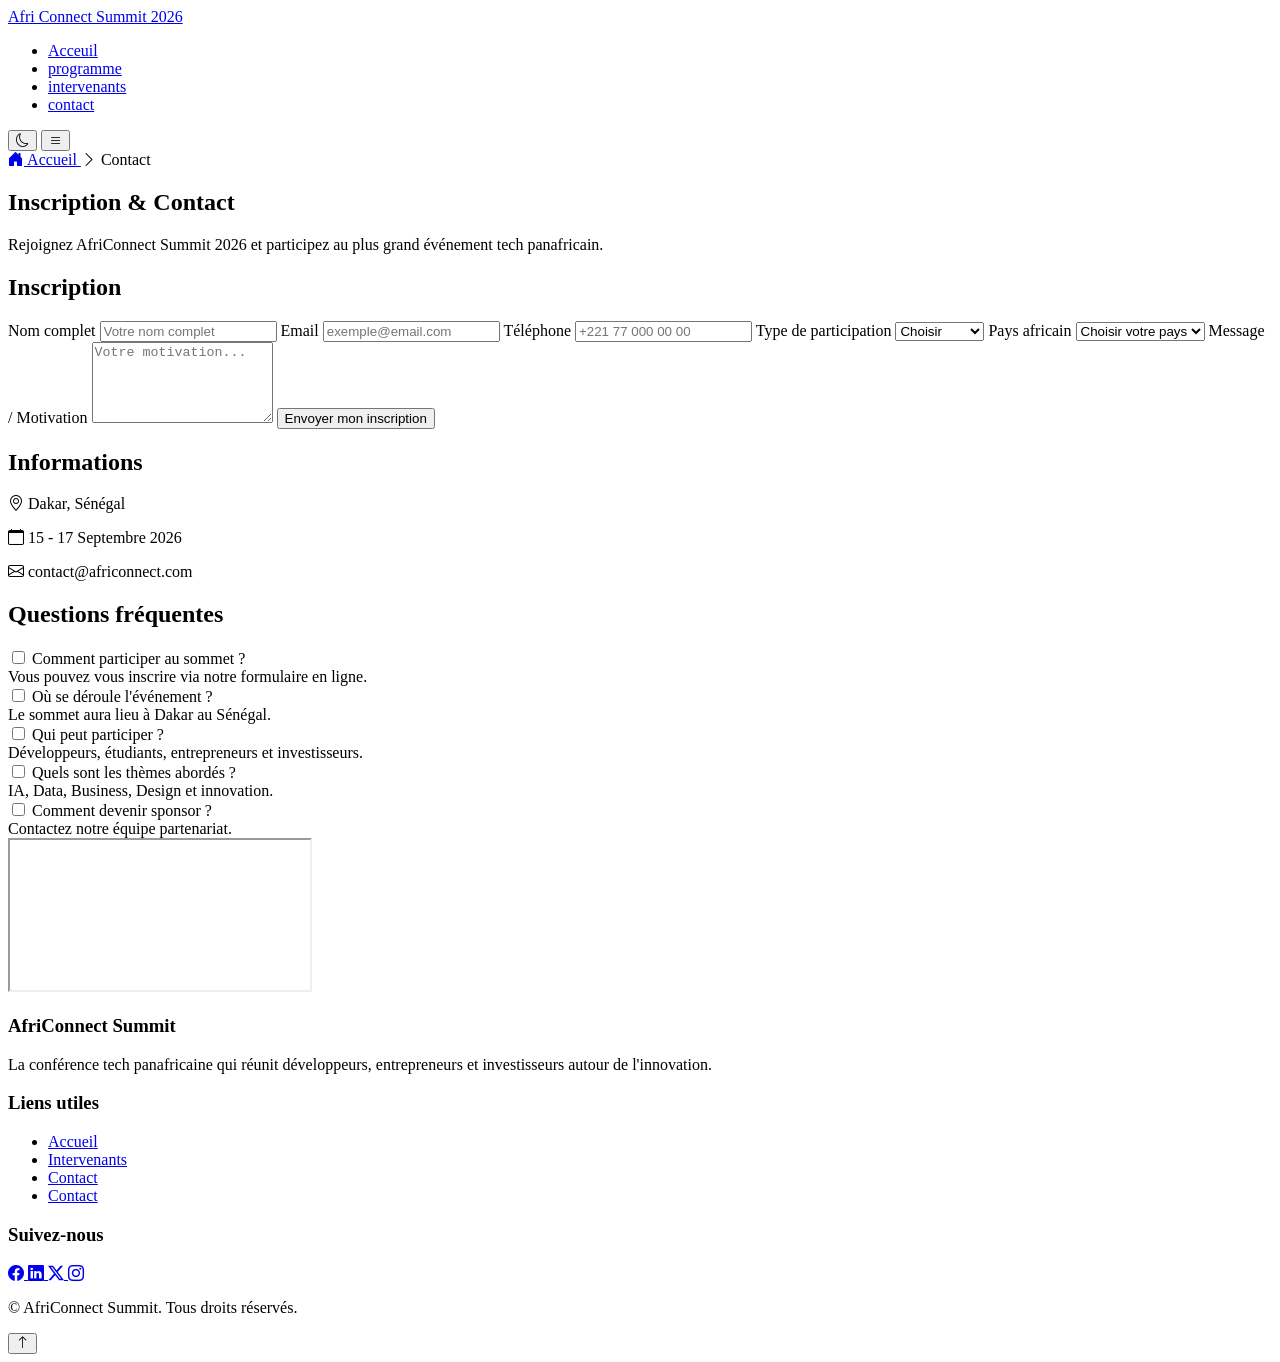
==== contact.html @ d3c337fe "structure complète des 4 pages avec sections et contenu texte" ====
<!DOCTYPE html>
<html lang="en">
<head>
    <meta charset="UTF-8">
    <meta name="viewport" content="width=device-width, initial-scale=1.0">
    <title>Contact</title>
      <!-- feuille de style -->
    <link rel="stylesheet" href="css/style.css">
    <!-- bootstrap icones -->
     <link rel="stylesheet" href="https://cdn.jsdelivr.net/npm/bootstrap-icons@1.11.3/font/bootstrap-icons.min.css">

</head>
<body>
 <header>
  <nav>
   <!-- logo -->
    <div>
      <a href="index.html"  >
        Afri Connect Summit 2026

      </a>
    </div>
     <!-- liens de navigationv -->
    <div>
      <ul>
        <li><a href="index.html">Acceuil</a></li>
        <li><a href="programme.html">programme</a></li>
        <li><a href="intervenants.html">intervenants</a></li>
        <li><a href="contact.html">contact</a></li>

      </ul>
    </div> 
      <!-- Dark / Light Mode -->
    <button id="theme-toggle">
            <i class="bi bi-moon"></i>
    </button>
       <!-- Menu mobile -->
    <button class="hamburger" id="menu-toggle">
         <i class="bi bi-list"></i>
    </button>


    
  </nav>
 </header>   
<main>
    
<section class="hero-contact">

    <div class="hero-content">

        <nav class="breadcrumb">

            <a href="index.html">
                <i class="bi bi-house-door-fill"></i>
                Accueil
            </a>

            <span>
                <i class="bi bi-chevron-right"></i>
            </span>

            <span class="active">
                Contact
            </span>

        </nav>


        <h1>
            Inscription & Contact
        </h1>


        <p>
            Rejoignez AfriConnect Summit 2026 et participez
            au plus grand événement tech panafricain.
        </p>


    </div>

</section>
<section class="contact-section">


<div class="contact-container">


<!-- FORMULAIRE -->

<div class="form-box">


<h2>
Inscription
</h2>


<form id="contact-form">


<label>
Nom complet
</label>

<input 
type="text"
name="nom"
placeholder="Votre nom complet">



<label>
Email
</label>

<input 
type="email"
name="email"
placeholder="exemple@email.com">



<label>
Téléphone
</label>

<input 
type="tel"
name="telephone"
placeholder="+221 77 000 00 00">



<label>
Type de participation
</label>


<select>

<option>
Choisir
</option>

<option>
Participant
</option>

<option>
Intervenant
</option>

<option>
Sponsor
</option>

</select>




<label>
Pays africain
</label>


<select>

<option>
Choisir votre pays
</option>

<option>
Sénégal</option>

<option>
Maroc</option>

<option>
Côte d'Ivoire</option>

<option>
Mali</option>

<option>
Ghana</option>

<option>
Nigeria</option>

<option>
Tunisie</option>

<option>
Cameroun</option>

<option>
Rwanda</option>

<option>
Kenya</option>


</select>





<label>
Message / Motivation
</label>


<textarea
rows="5"
placeholder="Votre motivation...">
</textarea>




<button type="submit">
Envoyer mon inscription
</button>



</form>


</div>





<!-- INFORMATIONS -->


<div class="contact-info">


<h2>
Informations
</h2>


<p>
<i class="bi bi-geo-alt"></i>
Dakar, Sénégal
</p>


<p>
<i class="bi bi-calendar"></i>
15 - 17 Septembre 2026
</p>


<p>
<i class="bi bi-envelope"></i>
contact@africonnect.com
</p>


</div>



</div>


</section>
<section class="faq">


<h2>
Questions fréquentes
</h2>


<div class="faq-item">


<input type="checkbox" id="faq1">


<label for="faq1">
Comment participer au sommet ?
</label>


<div class="answer">

Vous pouvez vous inscrire via notre formulaire en ligne.

</div>


</div>





<div class="faq-item">


<input type="checkbox" id="faq2">


<label for="faq2">
Où se déroule l'événement ?
</label>


<div class="answer">

Le sommet aura lieu à Dakar au Sénégal.

</div>


</div>





<div class="faq-item">


<input type="checkbox" id="faq3">


<label for="faq3">
Qui peut participer ?
</label>


<div class="answer">

Développeurs, étudiants, entrepreneurs et investisseurs.

</div>


</div>





<div class="faq-item">


<input type="checkbox" id="faq4">


<label for="faq4">
Quels sont les thèmes abordés ?
</label>


<div class="answer">

IA, Data, Business, Design et innovation.

</div>


</div>





<div class="faq-item">


<input type="checkbox" id="faq5">


<label for="faq5">
Comment devenir sponsor ?
</label>


<div class="answer">

Contactez notre équipe partenariat.

</div>


</div>


</section>
<iframe
src="https://www.google.com/maps?q=Dakar%20Senegal&output=embed">
</iframe>



























































<footer class="footer">

    <div class="footer-container">

        <!-- Colonne 1 -->
        <div class="footer-column">
            <h3>AfriConnect Summit</h3>
            <p>
                La conférence tech panafricaine qui réunit développeurs,
                entrepreneurs et investisseurs autour de l'innovation.
            </p>
        </div>


        <!-- Colonne 2 -->
        <div class="footer-column">
            <h3>Liens utiles</h3>

            <ul>
                <li><a href="index.html">Accueil</a></li>
                <li><a href="intervenants.html">Intervenants</a></li>
                <li><a href="programme.html">Contact</a></li>
                <li><a href="contact.html">Contact</a></li>
            </ul>

        </div>


        <!-- Colonne 3 -->
        <div class="footer-column">
            <h3>Suivez-nous</h3>

            <div class="social-icons">

              <a href="https://www.facebook.com/" target="_blank">
               <i class="bi bi-facebook"></i>
              </a>

              <a href="https://www.linkedin.com/" target="_blank">
                <i class="bi bi-linkedin"></i>
             </a>

            <a href="https://x.com/" target="_blank">
               <i class="bi bi-twitter-x"></i>
            </a>

             <a href="https://www.instagram.com/" target="_blank">
               <i class="bi bi-instagram"></i>
                 </a>

          </div>

        </div>

    </div>


    <div class="copyright">
        <p>
            © <span id="year"></span> AfriConnect Summit. Tous droits réservés.
        </p>
    </div>


    <!-- Bouton retour en haut -->
    <button id="backToTop">
        <i class="bi bi-arrow-up"></i>
    </button>


</footer>
</main>      
     <!--  script JavaScript -->
 <script src="js/main.js"></script>

</body>
</html>
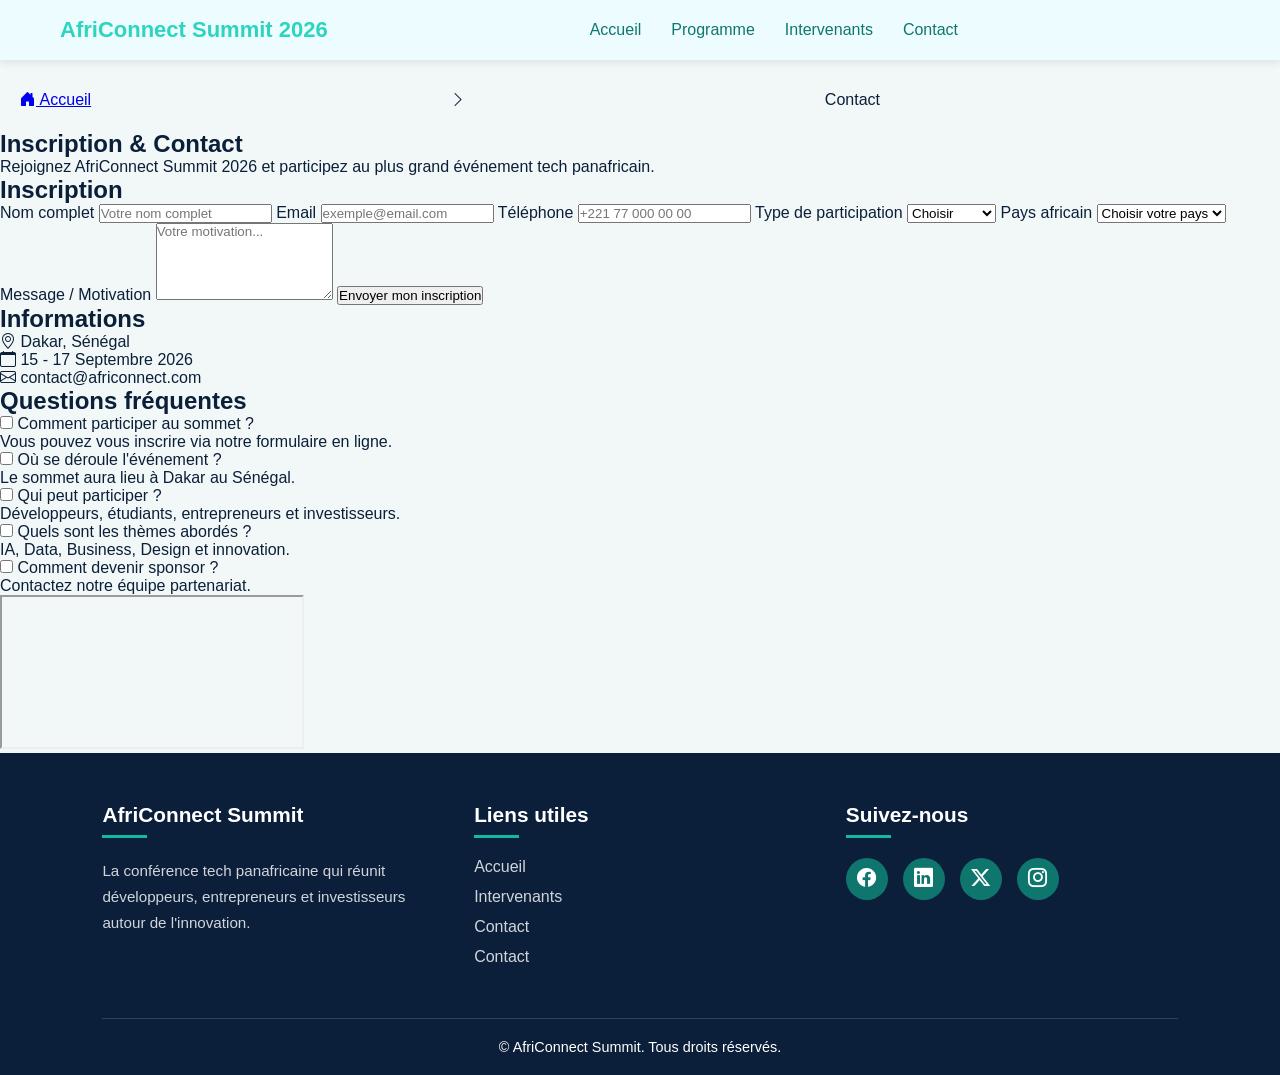
==== commit d1bd3fea: "css complet du page d accueil (index.html)" ====
--- a/contact.html
+++ b/contact.html
@@ -11,38 +11,43 @@
 
 </head>
 <body>
- <header>
-  <nav>
-   <!-- logo -->
-    <div>
-      <a href="index.html"  >
-        Afri Connect Summit 2026
-
-      </a>
+ <header id="header">
+
+<nav class="navbar" >
+
+   <div class="logo">
+    AfriConnect Summit 2026
     </div>
-     <!-- liens de navigationv -->
-    <div>
-      <ul>
-        <li><a href="index.html">Acceuil</a></li>
-        <li><a href="programme.html">programme</a></li>
-        <li><a href="intervenants.html">intervenants</a></li>
-        <li><a href="contact.html">contact</a></li>
-
-      </ul>
-    </div> 
-      <!-- Dark / Light Mode -->
-    <button id="theme-toggle">
-            <i class="bi bi-moon"></i>
-    </button>
-       <!-- Menu mobile -->
-    <button class="hamburger" id="menu-toggle">
-         <i class="bi bi-list"></i>
-    </button>
-
-
-    
-  </nav>
- </header>   
+
+
+   <ul class="nav-links" id="navLinks">
+
+   <li><a href="index.html">Accueil</a></li>
+  <li><a href="programme.html">Programme</a></li>
+  <li><a href="intervenants.html">Intervenants</a></li>
+   <li><a href="contact.html">Contact</a></li>
+
+  </ul>
+
+
+  <div class="actions">
+
+     <!-- <button id="theme">
+    <i class="bi bi-moon"></i>
+   </button>
+
+
+   <span class="menu" id="menu">
+  <i class="bi bi-list"></i>
+   </span> -->
+
+
+  </div>
+
+
+</nav>
+
+</header>
 <main>
     
 <section class="hero-contact">
@@ -403,50 +408,6 @@
 <iframe
 src="https://www.google.com/maps?q=Dakar%20Senegal&output=embed">
 </iframe>
-
-
-
-
-
-
-
-
-
-
-
-
-
-
-
-
-
-
-
-
-
-
-
-
-
-
-
-
-
-
-
-
-
-
-
-
-
-
-
-
-
-
-
-
 
 
 
@@ -527,9 +488,9 @@
 
 
     <!-- Bouton retour en haut -->
-    <button id="backToTop">
+    <!-- <button id="backToTop">
         <i class="bi bi-arrow-up"></i>
-    </button>
+    </button> -->
 
 
 </footer>
--- a/css/style.css
+++ b/css/style.css
@@ -0,0 +1,788 @@
+:root{
+    --bg:#f2f8f7;              /* fond clair légèrement menthe */
+    --card:#ffffff;            /* cartes blanches */
+    --primary:#0f766e;         /* vert menthe foncé */
+    --secondary:#2dd4bf;       /* vert menthe lumineux */
+    --accent:#14b8a6;          /* accent turquoise */
+    --dark-blue:#0b1f3a;       /* bleu nuit */
+    --text:#0b1f3a;            /* texte bleu nuit */
+    --muted:#64748b;           /* texte secondaire */
+    --shadow:0 15px 40px rgba(11,31,58,.15);
+}
+
+
+[data-theme="dark"]{
+    --bg:#061826;              /* bleu nuit profond */
+    --card:#0b2638;            /* cartes bleu nuit */
+    --primary:#2dd4bf;         /* vert menthe */
+    --secondary:#5eead4;       /* menthe clair */
+    --accent:#34d399;          /* vert doux */
+    --dark-blue:#020617;
+    --text:#f8fafc;            /* blanc cassé */
+    --muted:#94a3b8;
+    --shadow:0 15px 40px rgba(0,0,0,.45);
+}
+
+*{
+    margin: 0;
+    padding: 0;
+    box-sizing: border-box;
+}
+
+
+*{
+    margin:0;
+    padding:0;
+    box-sizing:border-box;
+    font-family:"Poppins",sans-serif;
+}
+header{
+    position: fixed;
+    top: 0;
+    left: 0;
+    width: 100%;
+    background: #edfdff;
+    z-index: 1000;
+    box-shadow: 0 2px 10px rgba(0,0,0,.1);
+}
+
+
+html{
+    scroll-behavior:smooth;
+}
+
+
+body{
+    background:var(--bg);
+    color:var(--text);
+    transition:.4s;
+}
+
+
+/* NAVBAR */
+
+header{
+    position:fixed;
+    top:0;
+    width:100%;
+    z-index:1000;
+    transition:.4s;
+}
+
+
+header.scrolled{
+    background:var(--card);
+    box-shadow:var(--shadow);
+}
+
+
+nav{
+    max-width:1200px;
+    margin:auto;
+    padding:20px;
+    display:flex;
+    justify-content:space-between;
+    align-items:center;
+    height: 60px;
+}
+
+
+.logo{
+    font-size:22px;
+    font-weight:800;
+    color:var(--secondary);
+}
+
+
+.nav-links{
+    display:flex;
+    gap:30px;
+    list-style:none;
+}
+
+
+.nav-links a{
+    text-decoration:none;
+    color:var(--primary);
+    font-weight:500;
+    
+}
+
+
+.actions button{
+    border:none;
+    background:var(--primary);
+    color:white;
+    padding:10px 15px;
+    border-radius:50%;
+    cursor:pointer;
+}
+
+
+.menu{
+    display:none;
+    font-size:25px;
+}
+
+
+
+/* HERO */
+
+.hero{
+
+    min-height:100vh;
+
+    background:
+    linear-gradient(
+    rgba(7,17,31,.75),
+    rgba(7,17,31,.85)
+    ),
+
+    url("https://images.unsplash.com/photo-1540575467063-178a50c2df87")
+    center/cover;
+
+
+    display:flex;
+    justify-content:center;
+    align-items:center;
+    text-align:center;
+    color:white;
+    padding:20px;
+}
+
+.hero-content{
+    max-width: 900px;
+    animation: show 1.5s;
+    margin-top: 70px; /* Essaie entre 60px et 100px */
+}
+
+
+.hero h1{
+    font-size:clamp(30px,5vw,70px);
+    font-weight:800;
+    padding-top: 30px;
+
+    
+}
+
+
+.hero span{
+    color:var(--secondary);
+}
+
+
+.hero p{
+    margin:20px 0;
+    font-size:18px;
+}
+
+
+.btns{
+    display:flex;
+    justify-content:center;
+    gap:20px;
+}
+
+
+.btn{
+    padding:15px 30px;
+    border-radius:30px;
+    text-decoration:none;
+    font-weight:600;
+}
+
+
+.primary{
+    background:var(--secondary);
+    color:#111;
+}
+
+
+.outline{
+    border:2px solid white;
+    color:white;
+}
+
+/* SECTION */
+.stats{
+    padding: 80px 20px;
+    background: var(--bg);
+}
+
+.section-title{
+    text-align: center;
+    margin-bottom: 50px;
+}
+
+.section-title h2{
+    font-size: 40px;
+    color: var(--primary);
+    margin-bottom: 10px;
+}
+
+.section-title p{
+    font-size: 18px;
+    color: var(--muted);
+    font-weight: 300;
+}
+
+/* GRID */
+.stats-grid{
+    display: grid;
+    grid-template-columns: repeat(auto-fit, minmax(220px,1fr));
+    gap: 25px;
+    max-width: 1200px;
+    margin: auto;
+}
+
+/* CARTES */
+.stat-card{
+    background: var(--card);
+    padding: 20px 18px ;
+    border-radius: 20px;
+    text-align: center;
+    box-shadow: 0 10px 25px rgba(0,0,0,.08);
+    transition: .4s;
+    border: 2px solid transparent;
+}
+
+.stat-card:hover {
+    border-color: var(--accent);
+    transform: translateY(-8px); /* Fait monter la carte de 8 pixels */
+    box-shadow: 0 15px 30px rgba(0, 0, 0, 0.15); /* Rend l'ombre plus profonde et douce */
+}
+
+
+
+/* ICÔNES */
+.stat-card i{
+    font-size: 45px;
+    color: var(--secondary);
+    margin-bottom: 20px;
+}
+
+/* NOMBRE */
+.stat-card h3{
+    font-size: 45px;
+    color: var(--primary);
+    margin-bottom: 10px;
+    font-weight: 800;
+}
+
+/* TEXTE */
+.stat-card p{
+    font-size: 18px;
+    color: var(--muted);
+    font-weight: 400;
+}
+
+/* SECTION */
+.pourquoi{
+    padding: 80px 20px;
+    background: var(--bg);
+}
+
+/* CONTENEUR FLEXBOX */
+.pourquoi-container{
+    display: flex;
+    justify-content: center;
+    gap: 30px;
+    flex-wrap: wrap;
+    max-width: 1200px;
+    margin: 50px auto 0;
+}
+
+/* CARTES */
+.pourquoi-card{
+    flex: 1;
+    min-width: 280px;
+    max-width: 350px;
+    background: var(--card);
+    padding: 30px;
+    border-radius: 20px;
+    text-align: center;
+    box-shadow: 0 8px 20px rgba(0,0,0,.1);
+
+    transition: transform 0.3s ease, box-shadow 0.3s ease;
+    cursor: pointer; /* Indique que c'est interactif */
+}
+.pourquoi-card:hover,
+.pourquoi-card:active {
+    transform: scale(1.1); /* Agrandi la carte de 10% (comme sur ton exemple) */
+    box-shadow: 0 20px 40px rgba(2, 51, 60, 0.2); /* Ajoute une ombre profonde pour l'effet de relief */
+    z-index: 10; /* Assure que la carte zoomée passe au-dessus des autres */
+}
+
+/* ICÔNES */
+.pourquoi-card i{
+    font-size: 70px;
+    color: var(--secondary);
+    margin-bottom: 20px;
+}
+.sponsors {
+    padding: 60px 8%;
+    background: var(--bg);
+}
+
+.sponsors-container {
+    display: flex;
+    justify-content: center;
+    align-items: center;
+    gap: 30px;
+}
+
+/* Style général */
+.sponsor-card {
+    background: var(--card);
+    border-radius: 15px;
+    text-align: center;
+    padding: 30px;
+    box-shadow: 0 8px 20px rgba(0,0,0,0.1);
+    transition: 0.3s;
+}
+
+.sponsor-card i {
+    font-size: 40px;
+    margin-bottom: 15px;
+}
+
+.sponsor-card h3 {
+    margin-bottom: 10px;
+}
+
+.sponsor-card h4 {
+    font-size: 22px;
+}
+
+
+/* Différence de taille entre les niveaux */
+
+.gold {
+    width: 300px;
+    height: 250px;
+    border-top: 6px solid #63c3d8;
+}
+
+.silver {
+    width: 250px;
+    height: 210px;
+    border-top: 6px solid #388490;
+}
+
+.bronze {
+    width: 220px;
+    height: 180px;
+    border-top: 6px solid #06463f;
+}
+
+/* ================= FOOTER ================= */
+
+.footer {
+    background: var(--text);
+    color: white;
+    padding: 50px 8% 20px;
+}
+
+
+/* Conteneur des colonnes */
+
+.footer-container {
+    display: flex;
+    justify-content: space-between;
+    gap: 40px;
+    flex-wrap: wrap;
+}
+
+
+/* Colonnes */
+
+.footer-column {
+    flex: 1;
+    min-width: 250px;
+}
+
+
+.footer-column h3 {
+    color: var(--primary-light);
+    font-size: 1.3rem;
+    margin-bottom: 20px;
+    position: relative;
+}
+
+
+/* Petite ligne sous les titres */
+
+.footer-column h3::after {
+    content: "";
+    width: 45px;
+    height: 3px;
+    background: var(--accent);
+    display: block;
+    margin-top: 8px;
+}
+
+
+/* Texte */
+
+.footer-column p {
+    color: #d1d5db;
+    line-height: 1.7;
+    font-size: 0.95rem;
+}
+
+
+/* Liens */
+
+.footer-column ul {
+    list-style: none;
+    padding: 0;
+}
+
+
+.footer-column ul li {
+    margin-bottom: 12px;
+}
+
+
+.footer-column ul li a {
+    color: #d1d5db;
+    text-decoration: none;
+    transition: 0.3s ease;
+}
+
+
+.footer-column ul li a:hover {
+    color: var(--accent);
+    padding-left: 8px;
+}
+
+
+/* Réseaux sociaux */
+
+.social-icons {
+    display: flex;
+    gap: 15px;
+}
+
+
+.social-icons a {
+    width: 42px;
+    height: 42px;
+    display: flex;
+    justify-content: center;
+    align-items: center;
+
+    background: var(--primary);
+    color: white;
+
+    border-radius: 50%;
+    font-size: 1.2rem;
+
+    transition: 0.3s ease;
+}
+
+
+.social-icons a:hover {
+    background: var(--accent);
+    transform: translateY(-5px);
+}
+
+
+/* Copyright */
+
+.copyright {
+    border-top: 1px solid rgba(255,255,255,0.15);
+    margin-top: 40px;
+    padding-top: 20px;
+    text-align: center;
+}
+
+
+.copyright p {
+    color: var(--text-muted);
+    font-size: 0.9rem;
+}
+
+
+
+/* ================= RESPONSIVE ================= */
+
+/* @media (max-width:768px){
+
+    .footer-container {
+        flex-direction: column;
+        text-align: center;
+    }
+
+
+    .footer-column h3::after {
+        margin: 8px auto 0;
+    }
+
+
+    .social-icons {
+        justify-content: center;
+    }
+
+} */
+
+/* css sponsor */
+
+/* Section Sponsors */
+.sponsors {
+    background: #ffffff;
+    padding: 70px 8%;
+    text-align: center;
+}
+
+.sponsors h2 {
+    font-size: 36px;
+    color: #0b1f3a;
+    margin-bottom: 15px;
+}
+
+.sponsors h3 {
+    font-size: 20px;
+    font-weight: 400;
+    color: #64748b;
+    margin-bottom: 45px;
+}
+
+/* Grille des sponsors */
+.sponsor-grid {
+    display: grid;
+    grid-template-columns: repeat(3, 1fr);
+    gap: 50px 80px;
+    align-items: center;
+    justify-items: center;
+}
+
+/* Conteneur logo */
+.sponsor-item {
+    width: 180px;
+    height: 100px;
+    display: flex;
+    align-items: center;
+    justify-content: center;
+}
+
+/* Logos en couleur */
+.sponsor-item img {
+    max-width: 150px;
+    max-height: 80px;
+    object-fit: contain;
+    transition: 0.3s ease;
+}
+
+/* Animation au survol */
+.sponsor-item img:hover {
+    transform: scale(1.08);
+}
+
+/* Sponsor principal */
+.sponsor-item.gold img {
+    max-width: 170px;
+}
+
+
+/* Tablette */
+/* @media (max-width: 768px) {
+    .sponsor-grid {
+        grid-template-columns: repeat(2, 1fr);
+        gap: 40px;
+    }
+} */
+
+
+/* Mobile */
+/* @media (max-width: 480px) {
+    .sponsor-grid {
+        grid-template-columns: 1fr;
+    }
+} */
+
+
+
+/* Section intervenants */
+.intervenant {
+    background: var(--bg);
+    padding: 80px 8%;
+}
+
+.section-title {
+    text-align: center;
+    margin-bottom: 50px;
+}
+
+.section-title h2 {
+    color: var(--text);
+    font-size: 38px;
+}
+
+.section-title p {
+    color: var(--muted);
+}
+
+
+/* Bento Grid */
+.speakers-grid {
+    display: grid;
+    grid-template-columns: 1.3fr 1fr 1fr;
+    grid-template-rows: 220px 220px;
+    gap: 25px;
+    grid-template-areas:
+        "main small1 small2"
+        "main horizontal horizontal";
+}
+
+
+/* Cartes */
+.intervenant-card {
+    background: var(--card);
+    border-radius: 25px;
+    overflow: hidden;
+    box-shadow: var(--shadow);
+    transition: 0.4s ease;
+}
+
+
+/* Placement des cartes */
+.intervenant-card:nth-child(1) {
+    grid-area: main;
+}
+
+.intervenant-card:nth-child(2) {
+    grid-area: small1;
+}
+
+.intervenant-card:nth-child(3) {
+    grid-area: small2;
+}
+
+/* .intervenant-card:nth-child(4) {
+    grid-area: horizontal;
+    display: flex;
+} */
+
+.intervenant-card:nth-child(4) {
+    grid-area: horizontal;
+    position: relative; /* Permet de caler le texte par rapport à la carte */
+}
+
+/* On s'occupe UNIQUEMENT des textes de cette carte */
+.intervenant-card:nth-child(4) h3,
+.intervenant-card:nth-child(4) p,
+.intervenant-card:nth-child(4) span {
+    position: absolute;
+    left: 38%; /* Place le texte juste après ton image */
+    margin: 0 !important;
+    display: block;
+}
+
+/* On les aligne les uns sous les autres verticalement */
+.intervenant-card:nth-child(4) h3 {
+    top: 40px;  /* Ajuste pour monter/descendre le Nom */
+}
+
+.intervenant-card:nth-child(4) p {
+    top: 90px;  /* Ajuste pour le Rôle */
+}
+
+.intervenant-card:nth-child(4) span {
+    top: 130px; /* Ajuste pour le Pays */
+}
+
+/* Grande carte */
+.intervenant-card:nth-child(1) img {
+    width: 100%;
+    height: 65%;
+    object-fit: cover;
+}
+
+
+/* Petites cartes */
+.intervenant-card:nth-child(2) img,
+.intervenant-card:nth-child(3) img {
+    width: 100%;
+    height: 120px;
+    object-fit: cover;
+}
+
+
+/* Carte horizontale */
+.intervenant-card:nth-child(4) img {
+    width: 35%;
+    object-fit: cover;
+}
+
+
+/* Texte */
+.intervenant-card h3 {
+    color: var(--dark-blue);
+    margin: 15px 20px 5px;
+}
+
+.intervenant-card p {
+    color: var(--muted);
+    margin: 5px 20px;
+}
+
+.intervenant-card span {
+    color: var(--primary);
+    font-weight: bold;
+    margin-left: 20px;
+}
+
+
+/* Hover */
+.intervenant-card:hover {
+    transform: translateY(-8px);
+}
+
+.intervenant-card img {
+    transition: 0.4s ease;
+    object-position: top center !important; /* Force l'affichage du visage */
+}
+
+.intervenant-card:hover img {
+    transform: scale(1.05);
+}
+
+
+/* Bouton */
+.btn-container {
+    text-align: center;
+    margin-top: 50px;
+}
+
+.btn {
+    background: var(--primary);
+    color: white;
+    padding: 14px 35px;
+    border-radius: 30px;
+    text-decoration: none;
+    transition: 0.3s;
+}
+
+.btn:hover {
+    background: var(--accent);
+}
+
+
+/* Responsive */
+/*
+
+@media(max-width:600px){
+
+    .speakers-grid {
+        display: block;
+    }
+
+    .intervenant-card {
+        margin-bottom: 25px;
+    }
+
+    .intervenant-card:nth-child(4){
+        display:block;
+    }
+}
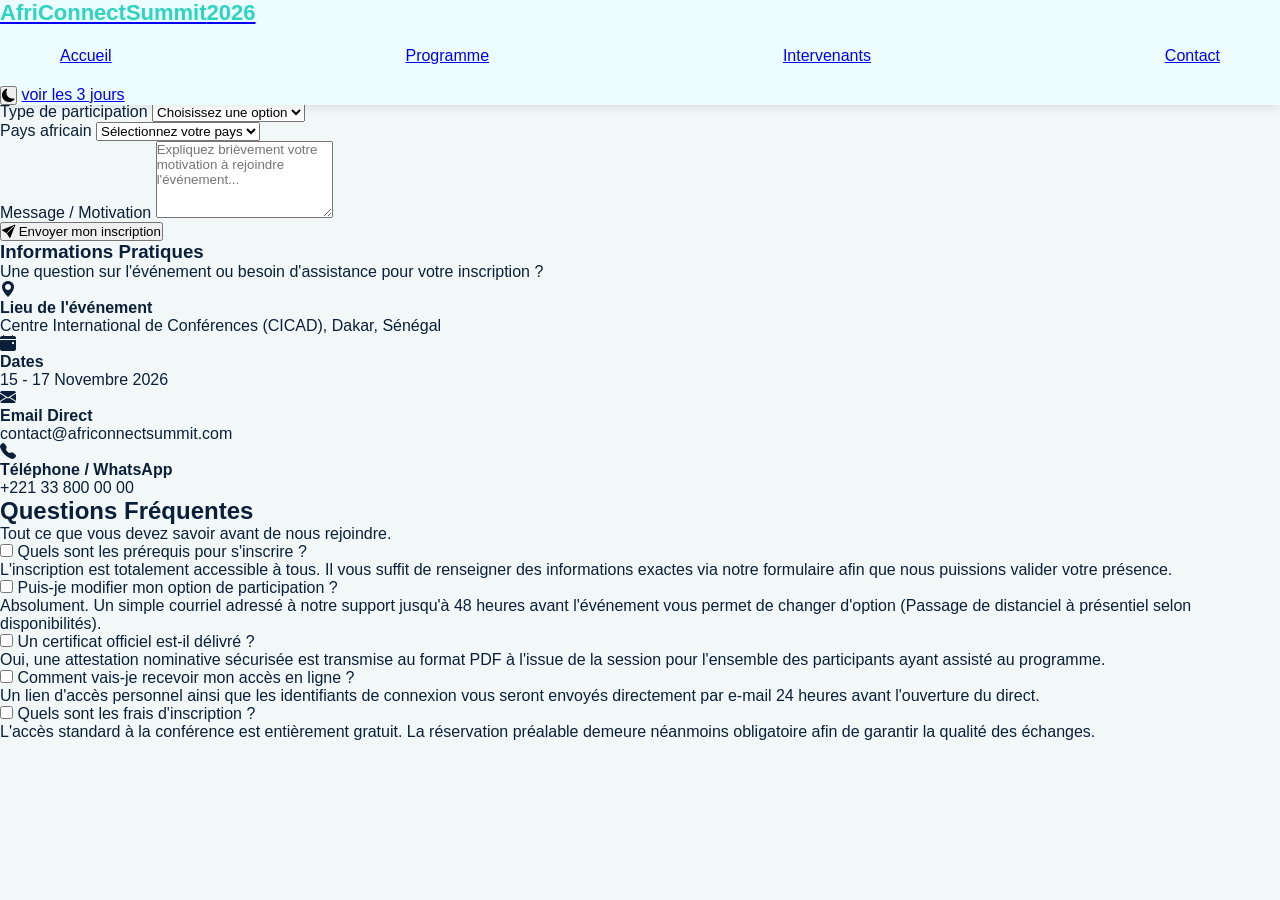
==== commit 27d0c64f: "structure html complet des 4 pages avec section et contenu texte" ====
--- a/contact.html
+++ b/contact.html
@@ -6,495 +6,239 @@
     <title>Contact</title>
       <!-- feuille de style -->
     <link rel="stylesheet" href="css/style.css">
-    <!-- bootstrap icones -->
-     <link rel="stylesheet" href="https://cdn.jsdelivr.net/npm/bootstrap-icons@1.11.3/font/bootstrap-icons.min.css">
+    <link rel="stylesheet" href="https://cdn.jsdelivr.net/npm/bootstrap-icons@1.11.3/font/bootstrap-icons.min.css">
 
 </head>
 <body>
- <header id="header">
-
-<nav class="navbar" >
-
-   <div class="logo">
-    AfriConnect Summit 2026
-    </div>
-
-
-   <ul class="nav-links" id="navLinks">
-
-   <li><a href="index.html">Accueil</a></li>
-  <li><a href="programme.html">Programme</a></li>
-  <li><a href="intervenants.html">Intervenants</a></li>
-   <li><a href="contact.html">Contact</a></li>
-
-  </ul>
-
-
-  <div class="actions">
-
-     <!-- <button id="theme">
-    <i class="bi bi-moon"></i>
-   </button>
-
-
-   <span class="menu" id="menu">
-  <i class="bi bi-list"></i>
-   </span> -->
-
+     <header class="barre-navigation">
+    <div class="conteneur-navigation">
+      <a href="index.html" class="logo-marque"> <div class="logo">AfriConnectSummit<span>2026</span></div></a>
+      
+      <nav class="liens-menu">
+        <a href="index.html">Accueil</a>
+        <a href="programme.html" class="actuel">Programme</a>
+        <a href="intervenants.html">Intervenants</a>
+        <a href="index.html#contact">Contact</a>
+      </nav>
+
+      <div class="actions-navigation">
+        <button id="bouton-theme" class="bouton-theme" aria-label="Changer de thème">
+          <i class="bi bi-moon-fill"></i>
+        </button>
+        <a href="index.html#billetterie" class="bouton-pass">voir les 3 jours</a>
+      </div>
+    </div>
+  </header>
+  
+  <!-- Section Contact / Inscription -->
+<section class="contact-section">
+  <div class="container contact-wrapper">
+    
+    <!-- Colonne Gauche : Formulaire (Plus large) -->
+    <div class="contact-form-container">
+      <h2>Formulaire d'inscription</h2>
+      <p>Remplissez ce formulaire pour valider votre participation à l'AfriConnect Summit.</p>
+
+      <form action="#" method="POST" class="contact-form">
+        
+        <div class="form-group">
+          <label for="fullname">Nom complet</label>
+          <input type="text" id="fullname" name="fullname" placeholder="Ex: Aïssatou Ndao" required>
+        </div>
+
+        <div class="form-row">
+          <div class="form-group">
+            <label for="email">Adresse Email</label>
+            <input type="email" id="email" name="email" placeholder="exemple@email.com" required>
+          </div>
+
+          <div class="form-group">
+            <label for="phone">Téléphone</label>
+            <input type="tel" id="phone" name="phone" placeholder="+221 77 000 00 00" required>
+          </div>
+        </div>
+
+        <div class="form-row">
+          <div class="form-group">
+            <label for="participation">Type de participation</label>
+            <select id="participation" name="participation" required>
+              <option value="" disabled selected>Choisissez une option</option>
+              <option value="participant">Participant / Visiteur</option>
+              <option value="speaker">Intervenant / Speaker</option>
+              <option value="sponsor">Sponsor / Partenaire</option>
+              <option value="exposant">Exposant</option>
+              <option value="presse">Presse / Média</option>
+            </select>
+          </div>
+
+          <div class="form-group">
+            <label for="country">Pays africain</label>
+            <select id="country" name="country" required>
+              <option value="" disabled selected>Sélectionnez votre pays</option>
+              <option value="senegal">Sénégal</option>
+              <option value="cote-divoire">Côte d'Ivoire</option>
+              <option value="cameroun">Cameroun</option>
+              <option value="mali">Mali</option>
+              <option value="maroc">Maroc</option>
+              <option value="rwanda">Rwanda</option>
+              <option value="nigeria">Nigéria</option>
+              <option value="kenya">Kenya</option>
+              <option value="ghana">Ghana</option>
+              <option value="rdc">RDC (Congo)</option>
+              <option value="autre">Autre pays</option>
+            </select>
+          </div>
+        </div>
+
+        <div class="form-group">
+          <label for="message">Message / Motivation</label>
+          <textarea id="message" name="message" rows="5" placeholder="Expliquez brièvement votre motivation à rejoindre l'événement..." required></textarea>
+        </div>
+
+        <button type="submit" class="btn-submit">
+          <i class="bi bi-send-fill"></i> Envoyer mon inscription
+        </button>
+
+      </form>
+    </div>
+
+    <!-- Colonne Droite : Informations de contact avec icônes Bootstrap -->
+    <div class="contact-info-container">
+      <h3>Informations Pratiques</h3>
+      <p class="info-description">Une question sur l'événement ou besoin d'assistance pour votre inscription ?</p>
+
+      <div class="info-item">
+        <div class="info-icon">
+          <i class="bi bi-geo-alt-fill"></i>
+        </div>
+        <div>
+          <h4>Lieu de l'événement</h4>
+          <p>Centre International de Conférences (CICAD), Dakar, Sénégal</p>
+        </div>
+      </div>
+
+      <div class="info-item">
+        <div class="info-icon">
+          <i class="bi bi-calendar-event-fill"></i>
+        </div>
+        <div>
+          <h4>Dates</h4>
+          <p>15 - 17 Novembre 2026</p>
+        </div>
+      </div>
+
+      <div class="info-item">
+        <div class="info-icon">
+          <i class="bi bi-envelope-fill"></i>
+        </div>
+        <div>
+          <h4>Email Direct</h4>
+          <p>contact@africonnectsummit.com</p>
+        </div>
+      </div>
+
+      <div class="info-item">
+        <div class="info-icon">
+          <i class="bi bi-telephone-fill"></i>
+        </div>
+        <div>
+          <h4>Téléphone / WhatsApp</h4>
+          <p>+221 33 800 00 00</p>
+        </div>
+      </div>
+
+    </div>
 
   </div>
-
-
-</nav>
-
-</header>
-<main>
+</section>
+
+
+
+
+  
+  <!-- FAQ PREMIUM (CSS PUR) -->
+  <section class="section-faq">
+    <h2 class="faq-titre">Questions Fréquentes</h2>
+    <p class="faq-sous-titre">Tout ce que vous devez savoir avant de nous rejoindre.</p>
+
+    <div class="accordeon-ensemble">
+      
+      <!-- Q1 -->
+      <div class="accordeon-element">
+        <input type="checkbox" id="faq-1" class="accordeon-state">
+        <label for="faq-1" class="accordeon-entete">
+          <span>Quels sont les prérequis pour s'inscrire ?</span>
+          <span class="accordeon-icone"></span>
+        </label>
+        <div class="accordeon-corps">
+          <div class="accordeon-contenu">
+            <p>L'inscription est totalement accessible à tous. Il vous suffit de renseigner des informations exactes via notre formulaire afin que nous puissions valider votre présence.</p>
+          </div>
+        </div>
+      </div>
+
+      <!-- Q2 -->
+      <div class="accordeon-element">
+        <input type="checkbox" id="faq-2" class="accordeon-state">
+        <label for="faq-2" class="accordeon-entete">
+          <span>Puis-je modifier mon option de participation ?</span>
+          <span class="accordeon-icone"></span>
+        </label>
+        <div class="accordeon-corps">
+          <div class="accordeon-contenu">
+            <p>Absolument. Un simple courriel adressé à notre support jusqu'à 48 heures avant l'événement vous permet de changer d'option (Passage de distanciel à présentiel selon disponibilités).</p>
+          </div>
+        </div>
+      </div>
+
+      <!-- Q3 -->
+      <div class="accordeon-element">
+        <input type="checkbox" id="faq-3" class="accordeon-state">
+        <label for="faq-3" class="accordeon-entete">
+          <span>Un certificat officiel est-il délivré ?</span>
+          <span class="accordeon-icone"></span>
+        </label>
+        <div class="accordeon-corps">
+          <div class="accordeon-contenu">
+            <p>Oui, une attestation nominative sécurisée est transmise au format PDF à l'issue de la session pour l'ensemble des participants ayant assisté au programme.</p>
+          </div>
+        </div>
+      </div>
+
+      <!-- Q4 -->
+      <div class="accordeon-element">
+        <input type="checkbox" id="faq-4" class="accordeon-state">
+        <label for="faq-4" class="accordeon-entete">
+          <span>Comment vais-je recevoir mon accès en ligne ?</span>
+          <span class="accordeon-icone"></span>
+        </label>
+        <div class="accordeon-corps">
+          <div class="accordeon-contenu">
+            <p>Un lien d'accès personnel ainsi que les identifiants de connexion vous seront envoyés directement par e-mail 24 heures avant l'ouverture du direct.</p>
+          </div>
+        </div>
+      </div>
+
+      <!-- Q5 -->
+      <div class="accordeon-element">
+        <input type="checkbox" id="faq-5" class="accordeon-state">
+        <label for="faq-5" class="accordeon-entete">
+          <span>Quels sont les frais d'inscription ?</span>
+          <span class="accordeon-icone"></span>
+        </label>
+        <div class="accordeon-corps">
+          <div class="accordeon-contenu">
+            <p>L'accès standard à la conférence est entièrement gratuit. La réservation préalable demeure néanmoins obligatoire afin de garantir la qualité des échanges.</p>
+          </div>
+        </div>
+      </div>
+
+    </div>
+  </section>
     
-<section class="hero-contact">
-
-    <div class="hero-content">
-
-        <nav class="breadcrumb">
-
-            <a href="index.html">
-                <i class="bi bi-house-door-fill"></i>
-                Accueil
-            </a>
-
-            <span>
-                <i class="bi bi-chevron-right"></i>
-            </span>
-
-            <span class="active">
-                Contact
-            </span>
-
-        </nav>
-
-
-        <h1>
-            Inscription & Contact
-        </h1>
-
-
-        <p>
-            Rejoignez AfriConnect Summit 2026 et participez
-            au plus grand événement tech panafricain.
-        </p>
-
-
-    </div>
-
-</section>
-<section class="contact-section">
-
-
-<div class="contact-container">
-
-
-<!-- FORMULAIRE -->
-
-<div class="form-box">
-
-
-<h2>
-Inscription
-</h2>
-
-
-<form id="contact-form">
-
-
-<label>
-Nom complet
-</label>
-
-<input 
-type="text"
-name="nom"
-placeholder="Votre nom complet">
-
-
-
-<label>
-Email
-</label>
-
-<input 
-type="email"
-name="email"
-placeholder="exemple@email.com">
-
-
-
-<label>
-Téléphone
-</label>
-
-<input 
-type="tel"
-name="telephone"
-placeholder="+221 77 000 00 00">
-
-
-
-<label>
-Type de participation
-</label>
-
-
-<select>
-
-<option>
-Choisir
-</option>
-
-<option>
-Participant
-</option>
-
-<option>
-Intervenant
-</option>
-
-<option>
-Sponsor
-</option>
-
-</select>
-
-
-
-
-<label>
-Pays africain
-</label>
-
-
-<select>
-
-<option>
-Choisir votre pays
-</option>
-
-<option>
-Sénégal</option>
-
-<option>
-Maroc</option>
-
-<option>
-Côte d'Ivoire</option>
-
-<option>
-Mali</option>
-
-<option>
-Ghana</option>
-
-<option>
-Nigeria</option>
-
-<option>
-Tunisie</option>
-
-<option>
-Cameroun</option>
-
-<option>
-Rwanda</option>
-
-<option>
-Kenya</option>
-
-
-</select>
-
-
-
-
-
-<label>
-Message / Motivation
-</label>
-
-
-<textarea
-rows="5"
-placeholder="Votre motivation...">
-</textarea>
-
-
-
-
-<button type="submit">
-Envoyer mon inscription
-</button>
-
-
-
-</form>
-
-
-</div>
-
-
-
-
-
-<!-- INFORMATIONS -->
-
-
-<div class="contact-info">
-
-
-<h2>
-Informations
-</h2>
-
-
-<p>
-<i class="bi bi-geo-alt"></i>
-Dakar, Sénégal
-</p>
-
-
-<p>
-<i class="bi bi-calendar"></i>
-15 - 17 Septembre 2026
-</p>
-
-
-<p>
-<i class="bi bi-envelope"></i>
-contact@africonnect.com
-</p>
-
-
-</div>
-
-
-
-</div>
-
-
-</section>
-<section class="faq">
-
-
-<h2>
-Questions fréquentes
-</h2>
-
-
-<div class="faq-item">
-
-
-<input type="checkbox" id="faq1">
-
-
-<label for="faq1">
-Comment participer au sommet ?
-</label>
-
-
-<div class="answer">
-
-Vous pouvez vous inscrire via notre formulaire en ligne.
-
-</div>
-
-
-</div>
-
-
-
-
-
-<div class="faq-item">
-
-
-<input type="checkbox" id="faq2">
-
-
-<label for="faq2">
-Où se déroule l'événement ?
-</label>
-
-
-<div class="answer">
-
-Le sommet aura lieu à Dakar au Sénégal.
-
-</div>
-
-
-</div>
-
-
-
-
-
-<div class="faq-item">
-
-
-<input type="checkbox" id="faq3">
-
-
-<label for="faq3">
-Qui peut participer ?
-</label>
-
-
-<div class="answer">
-
-Développeurs, étudiants, entrepreneurs et investisseurs.
-
-</div>
-
-
-</div>
-
-
-
-
-
-<div class="faq-item">
-
-
-<input type="checkbox" id="faq4">
-
-
-<label for="faq4">
-Quels sont les thèmes abordés ?
-</label>
-
-
-<div class="answer">
-
-IA, Data, Business, Design et innovation.
-
-</div>
-
-
-</div>
-
-
-
-
-
-<div class="faq-item">
-
-
-<input type="checkbox" id="faq5">
-
-
-<label for="faq5">
-Comment devenir sponsor ?
-</label>
-
-
-<div class="answer">
-
-Contactez notre équipe partenariat.
-
-</div>
-
-
-</div>
-
-
-</section>
-<iframe
-src="https://www.google.com/maps?q=Dakar%20Senegal&output=embed">
-</iframe>
-
-
-
-
-
-
-
-
-
-
-
-
-
-
-
-<footer class="footer">
-
-    <div class="footer-container">
-
-        <!-- Colonne 1 -->
-        <div class="footer-column">
-            <h3>AfriConnect Summit</h3>
-            <p>
-                La conférence tech panafricaine qui réunit développeurs,
-                entrepreneurs et investisseurs autour de l'innovation.
-            </p>
-        </div>
-
-
-        <!-- Colonne 2 -->
-        <div class="footer-column">
-            <h3>Liens utiles</h3>
-
-            <ul>
-                <li><a href="index.html">Accueil</a></li>
-                <li><a href="intervenants.html">Intervenants</a></li>
-                <li><a href="programme.html">Contact</a></li>
-                <li><a href="contact.html">Contact</a></li>
-            </ul>
-
-        </div>
-
-
-        <!-- Colonne 3 -->
-        <div class="footer-column">
-            <h3>Suivez-nous</h3>
-
-            <div class="social-icons">
-
-              <a href="https://www.facebook.com/" target="_blank">
-               <i class="bi bi-facebook"></i>
-              </a>
-
-              <a href="https://www.linkedin.com/" target="_blank">
-                <i class="bi bi-linkedin"></i>
-             </a>
-
-            <a href="https://x.com/" target="_blank">
-               <i class="bi bi-twitter-x"></i>
-            </a>
-
-             <a href="https://www.instagram.com/" target="_blank">
-               <i class="bi bi-instagram"></i>
-                 </a>
-
-          </div>
-
-        </div>
-
-    </div>
-
-
-    <div class="copyright">
-        <p>
-            © <span id="year"></span> AfriConnect Summit. Tous droits réservés.
-        </p>
-    </div>
-
-
-    <!-- Bouton retour en haut -->
-    <!-- <button id="backToTop">
-        <i class="bi bi-arrow-up"></i>
-    </button> -->
-
-
-</footer>
-</main>      
+
+
+
      <!--  script JavaScript -->
  <script src="js/main.js"></script>
 
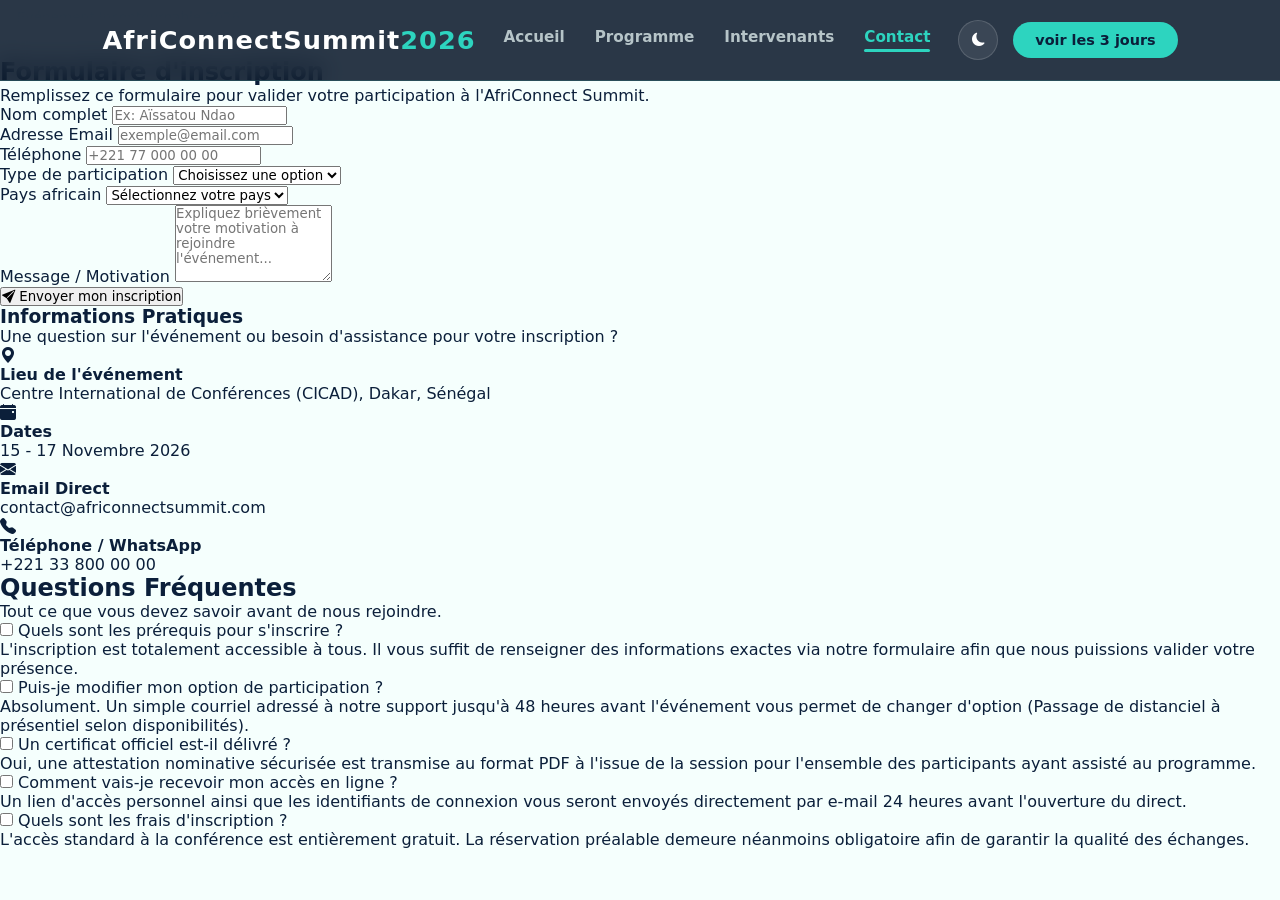
==== commit 5ba20adf: "css complet des pages : index.html et programme" ====
--- a/contact.html
+++ b/contact.html
@@ -16,9 +16,9 @@
       
       <nav class="liens-menu">
         <a href="index.html">Accueil</a>
-        <a href="programme.html" class="actuel">Programme</a>
+        <a href="programme.html" >Programme</a>
         <a href="intervenants.html">Intervenants</a>
-        <a href="index.html#contact">Contact</a>
+        <a href="contact.html"class="actuel">Contact</a>
       </nav>
 
       <div class="actions-navigation">
@@ -29,7 +29,7 @@
       </div>
     </div>
   </header>
-  
+  <span class="badge">Événement Incontournable 2026</span>
   <!-- Section Contact / Inscription -->
 <section class="contact-section">
   <div class="container contact-wrapper">
--- a/css/style.css
+++ b/css/style.css
@@ -1,788 +1,1971 @@
-:root{
-    --bg:#f2f8f7;              /* fond clair légèrement menthe */
-    --card:#ffffff;            /* cartes blanches */
-    --primary:#0f766e;         /* vert menthe foncé */
-    --secondary:#2dd4bf;       /* vert menthe lumineux */
-    --accent:#14b8a6;          /* accent turquoise */
-    --dark-blue:#0b1f3a;       /* bleu nuit */
-    --text:#0b1f3a;            /* texte bleu nuit */
-    --muted:#64748b;           /* texte secondaire */
-    --shadow:0 15px 40px rgba(11,31,58,.15);
-}
-
-
-[data-theme="dark"]{
-    --bg:#061826;              /* bleu nuit profond */
-    --card:#0b2638;            /* cartes bleu nuit */
-    --primary:#2dd4bf;         /* vert menthe */
-    --secondary:#5eead4;       /* menthe clair */
-    --accent:#34d399;          /* vert doux */
-    --dark-blue:#020617;
-    --text:#f8fafc;            /* blanc cassé */
-    --muted:#94a3b8;
-    --shadow:0 15px 40px rgba(0,0,0,.45);
-}
-
-*{
+/* Reset basique */
+* {
+  margin: 0;
+  padding: 0;
+  box-sizing: border-box;
+  font-family: 'Segoe UI', Roboto, Helvetica, Arial, sans-serif;
+}
+
+body {
+  background-color: #0b0f12;
+  color: #ffffff;
+}
+
+/* =========================================================
+   ACCUEIL - DÉGRADÉ VERT MENTHE
+   ========================================================= */
+.hero-section {
+  min-height: 90vh;
+  width: 100%;
+  
+  /* Dégradé vert menthe radial vers le bas à droite */
+  background: radial-gradient(
+    circle at 85% 85%, 
+    #257f77 0%,        /* Vert menthe vif */
+    #248c99 30%,       /* Vert profond */
+    #013937 60%,       /* Vert très sombre */
+    #090d10 100%       /* Noir de fond */
+  );
+  
+  display: flex;
+  flex-direction: column;
+  padding: 20px 8%;
+  position: relative;
+}
+
+/* --- NAVIGATION --- */
+.navbar {
+  display: flex;
+  justify-content: space-between;
+  align-items: center;
+  padding: 20px 0;
+}
+
+.logo {
+  font-size: 1.6rem;
+  font-weight: 800;
+  letter-spacing: 1px;
+}
+
+.logo span {
+  color: #4aded7;
+}
+.Afrique {
+  color: #45d0cb;
+}
+
+/* .nav-links {
+  display: flex;
+  list-style: none;
+  gap: 30px;
+}
+
+.nav-links a {
+  color: #a0aec0;
+  text-decoration: none;
+  font-size: 0.95rem;
+  font-weight: 500;
+  transition: color 0.3s ease;
+}
+
+.nav-links a:hover,
+.nav-links a.active {
+  color: #ffffff;
+} */
+
+/* --- CONTENU --- */
+.hero-content {
+  max-width: 750px;
+  margin: auto 0;
+  padding-top: 40px;
+  padding-bottom: 40px;
+}
+
+.badge {
+  display: inline-block;
+  background: rgba(255, 255, 255, 0.08);
+  border: 1px solid rgba(255, 255, 255, 0.15);
+  padding: 8px 16px;
+  border-radius: 20px;
+  font-size: 0.85rem;
+  color: #e2e8f0;
+  margin-bottom: 24px;
+}
+
+.hero-content h1 {
+  font-size: 3.5rem;
+  line-height: 1.1;
+  font-weight: 800;
+  color: #ffffff;
+  margin-bottom: 20px;
+}
+
+.hero-content p {
+  font-size: 1.1rem;
+  color: #cbd5e1;
+  margin-bottom: 30px;
+  line-height: 1.6;
+}
+
+/* --- BOUTONS --- */
+.hero-buttons {
+  display: flex;
+  gap: 15px;
+  margin-bottom: 35px; /* Espace avant le compteur */
+}
+
+.btn-secondary {
+  background-color:  #4bd5ce  ;
+  color: #000000;
+  padding: 14px 28px;
+  border-radius: 25px;
+  text-decoration: none;
+  font-weight: 600;
+  transition: transform 0.2s, background-color 0.2s;
+}
+
+
+
+.btn-secondary {
+  background:  #1db7af ;
+  color: #cee6e4;
+  padding: 14px 28px;
+  border-radius: 25px;
+  text-decoration: none;
+  font-weight: 600;
+  backdrop-filter: blur(10px);
+  border: 1px solid rgba(255, 255, 255, 0.15);
+  transition: background 0.2s;
+}
+
+.btn-secondary:hover {
+  background: rgba(255, 255, 255, 0.2);
+}
+
+/* =========================================================
+   COMPTEUR TRANSPARENT (EFFECT GLASS) */
+.countdown-container {
+  flex: 0 0 420px; /* Largeur agrandie calée à droite */
+  background: rgba(255, 255, 255, 0.08);
+  border: 1px solid rgba(255, 255, 255, 0.18);
+  backdrop-filter: blur(12px); /* Effet de verre */
+  border-radius: 24px;
+  padding: 35px 25px;
+  text-align: center;
+  box-shadow: 0 20px 40px rgba(0, 0, 0, 0.25);
+}
+
+.countdown-title {
+  display: block;
+  font-size: 0.9rem;
+  font-weight: 700;
+  letter-spacing: 2px;
+  color: #2dd4bf; /* Couleur menthe/turquoise de ton site */
+  margin-bottom: 25px;
+  text-transform: uppercase;
+}
+
+.countdown-timer {
+  display: flex;
+  justify-content: space-between;
+  align-items: center;
+  gap: 10px;
+}
+
+.time-box {
+  display: flex;
+  flex-direction: column;
+  align-items: center;
+  flex: 1;
+}
+
+/* Style des icônes au-dessus */
+.timer-icon {
+  font-size: 1.3rem;
+  color: #2dd4bf;
+  margin-bottom: 8px;
+}
+
+/* Chiffres agrandis */
+.time-box .number {
+  font-size: 2.6rem; /* Chiffres gros et très lisibles */
+  font-weight: 800;
+  color: #ffffff;
+  line-height: 1;
+  margin-bottom: 6px;
+}
+
+.time-box .label {
+  font-size: 0.8rem;
+  color: rgba(255, 255, 255, 0.7);
+  text-transform: uppercase;
+  letter-spacing: 1px;
+}
+
+/* ------------------------------------------
+   RESPONSIVE (Passage l'un sous l'autre sur mobile)
+   ------------------------------------------ */
+@media (max-width: 992px) {
+  .hero-container {
+    flex-direction: column;
+    text-align: center;
+  }
+
+  .hero-content {
+    max-width: 100%;
+  }
+
+  .countdown-container {
+    width: 100%;
+    max-width: 450px;
+  }
+}
+
+:root {
+    --bg: #f5fffd;              /* fond clair légèrement menthe */
+    --card: #ffffff;            /* cartes blanches */
+    --primary: #0f766e;         /* vert menthe foncé */
+    --secondary: #2dd4bf;       /* vert menthe lumineux */
+    --accent: #14b8a6;          /* accent turquoise */
+    --dark-blue: #0b1f3a;       /* bleu nuit */
+    --text: #0b1f3a;            /* texte bleu nuit */
+    --muted: #64748b;           /* texte secondaire */
+    --shadow: 0 15px 40px rgba(11,31,58,.15);
+
+    /* Contour aqua adapté aux fonds clairs */
+    --aqua-glow: #0d9488;       
+}
+
+/* --- SECTION STATISTIQUES PRO --- */
+.pro-stats-section {
+    padding: 100px 8%;
+    background-color: var(--bg); /* Utilise maintenant le fond du root */
+    display: flex;
+    justify-content: center;
+}
+
+/* LE PANNEAU PRINCIPAL EN GLASSMORPHISM (ADAPTÉ AU FOND CLAIR) */
+.pro-stats-panel {
+    display: grid;
+    grid-template-columns: repeat(4, 1fr);
+    gap: 1px;
+    
+    /* Fond blanc translucide adapté au fond clair */
+    background: #f5fffd ;
+    backdrop-filter: blur(12px);
+    -webkit-backdrop-filter: blur(12px);
+    border-radius: 20px;
+    
+    /* Contour turquoise et ombre douce */
+    border: 1px solid var(--accent);
+    box-shadow: var(--shadow);
+    
+    overflow: hidden;
+    width: 100%;
+    max-width: 1200px;
+}
+
+/* STYLE DE CHAQUE ÉLÉMENT STATISTIQUE */
+.pro-stat-item {
+    display: flex;
+    flex-direction: column;
+    align-items: center;
+    padding: 40px 30px;
+    text-align: center;
+    border-right: 1px solid rgba(15, 118, 110, 0.1); /* Séparation fine vert menthe */
+    transition: background 0.3s ease;
+}
+
+.pro-stat-item:last-child {
+    border-right: none;
+}
+
+.pro-stat-item:hover {
+    background: rgba(255, 255, 255, 0.9);
+}
+
+/* STYLE DES ICÔNES BOOTSTRAP */
+.pro-stat-icon {
+    font-size: 1.8rem;
+    color: var(--accent);
+    margin-bottom: 20px;
+  
+}
+
+/* STYLE DES DONNÉES CHIFFRÉES */
+.pro-stat-data {
+    display: flex;
+    flex-direction: column;
+    align-items: center;
+}
+
+/* Le chiffre animé (en bleu nuit / vert foncé pour la lisibilité) */
+.pro-stat-number {
+    font-size: 3.2rem;
+    font-weight: 800;
+    color: var(--text); /* Texte foncé lisible sur fond clair */
+    line-height: 1;
+    margin-bottom: 10px;
+}
+
+/* Le libellé du texte */
+.pro-stat-label {
+    font-size: 0.9rem;
+    font-weight: 600;
+    color: var(--muted); /* Couleur secondaire du root */
+    text-transform: uppercase;
+    letter-spacing: 1px;
+    margin: 0;
+}
+
+/* --- RESPONSIVE --- */
+@media (max-width: 992px) {
+    .pro-stats-panel {
+        grid-template-columns: repeat(2, 1fr);
+    }
+    .pro-stat-item:nth-child(2) {
+        border-right: none;
+    }
+    .pro-stat-item:nth-child(1), .pro-stat-item:nth-child(2) {
+        border-bottom: 1px solid rgba(15, 118, 110, 0.1);
+    }
+}
+
+@media (max-width: 576px) {
+    .pro-stats-panel {
+        grid-template-columns: 1fr;
+    }
+    .pro-stat-item {
+        border-right: none;
+        border-bottom: 1px solid rgba(15, 118, 110, 0.1);
+    }
+    .pro-stat-item:last-child {
+        border-bottom: none;
+    }
+}
+
+/* Style de l'icône Bootstrap avec le cercle et l'ombre générés en CSS */
+.pro-stat-icon {
+    font-size: 1.8rem;
+    color: var(--accent);
+    position: relative;
+    display: inline-flex;
+    align-items: center;
+    justify-content: center;
+    
+    width: 70px;                       /* Largeur du cercle */
+    height: 70px;                      /* Hauteur du cercle */
+    border-radius: 50%;                /* Cercle parfait */
+    
+    /* Fond menthe translucide + Ombre portée comme sur l'image */
+    background: rgba(20, 184, 166, 0.12);
+    box-shadow: 0 10px 25px rgba(15, 118, 110, 0.18);
+    
+    margin-bottom: 20px;
+    transition: all 0.3s ease;
+}
+
+/* Effet au survol de la carte */
+.pro-stat-item:hover .pro-stat-icon {
+    background: rgba(45, 212, 191, 0.25);
+    color: var(--primary);
+    transform: translateY(-3px);
+    box-shadow: 0 12px 30px rgba(15, 118, 110, 0.28);
+}
+
+
+/* ==========================================
+   SECTION POURQUOI PARTICIPER (AVEC GRAND TITRE)
+   ========================================== */
+
+.section-pourquoi {
+  padding: 80px 20px;
+  background-color:var(--bg);
+  text-align: center;
+  font-family: system-ui, -apple-system, sans-serif;
+}
+
+/* Grand Titre Imposant */
+.en-tete-pourquoi h2,
+.en-tete-pourquoi h1 {
+  font-size: 3.2rem; /* Titre beaucoup plus gros */
+  color: #0f172a;
+  font-weight: 900; /* Très gras */
+  letter-spacing: -1px; /* Effet moderne tassé */
+  margin-bottom: 16px;
+  line-height: 1.15;
+}
+
+.en-tete-pourquoi p {
+  color: #64748b;
+  font-size: 1.15rem;
+  margin-bottom: 55px;
+  max-width: 650px;
+  margin-left: auto;
+  margin-right: auto;
+}
+
+/* Conteneur Flexbox */
+.conteneur-pourquoi {
+  display: flex;
+  justify-content: center;
+  gap: 30px;
+  max-width: 1100px;
+  margin: 0 auto;
+}
+
+/* Cartes */
+.carte-pourquoi {
+  flex: 1;
+  background: var(--bg);
+  border-radius: 24px;
+  padding: 40px 25px;
+  display: flex;
+  flex-direction: column;
+  align-items: center;
+  text-align: center;
+  box-shadow: 0 10px 30px rgba(0, 0, 0, 0.05);
+  transition: transform 0.3s ease, box-shadow 0.3s ease;
+}
+
+.carte-pourquoi:hover {
+  transform: translateY(-8px);
+  box-shadow: 0 20px 40px rgba(0, 0, 0, 0.08);
+}
+
+/* Icônes */
+.icone-box {
+  width: 80px;
+  height: 80px;
+  border-radius: 50%;
+  display: flex;
+  align-items: center;
+  justify-content: center;
+  margin-bottom: 25px;
+  font-size: 2.2rem;
+  color: #ffffff;
+  transition: transform 0.3s ease;
+}
+
+.carte-pourquoi:hover .icone-box {
+  transform: scale(1.08);
+}
+
+/* ------------------------------------------
+   DÉGRADÉS + OMBRES COLORÉES POP (GLOW EFFECT)
+   ------------------------------------------ */
+
+/* Carte 1 : Vert / Turquoise (avec ombre verte vive) */
+.carte-pourquoi:nth-child(1) .icone-box {
+  background: linear-gradient(135deg, #2dd4bf, #0d9488);
+  box-shadow: 0 12px 25px rgba(13, 148, 136, 0.45);
+}
+
+/* Carte 2 : Orange / Jaune (avec ombre orange vive) */
+.carte-pourquoi:nth-child(2) .icone-box {
+  background: linear-gradient(135deg, #fbbf24, #f97316);
+  box-shadow: 0 12px 25px rgba(249, 115, 22, 0.45);
+}
+
+/* Carte 3 : Violet (avec ombre violette vive) */
+.carte-pourquoi:nth-child(3) .icone-box {
+  background: linear-gradient(135deg, #c084fc, #9333ea);
+  box-shadow: 0 12px 25px rgba(147, 51, 234, 0.45);
+}
+
+/* Textes */
+.carte-pourquoi h3 {
+  font-size: 1.3rem;
+  color: #1e293b;
+  margin-bottom: 15px;
+  font-weight: 700;
+  line-height: 1.3;
+}
+
+.carte-pourquoi p {
+  font-size: 0.92rem;
+  color: #64748b;
+  line-height: 1.6;
+  margin: 0;
+}
+
+/* Adaptabilité mobile */
+@media (max-width: 900px) {
+  .en-tete-pourquoi h2,
+  .en-tete-pourquoi h1 {
+    font-size: 2.2rem; /* Réduit un peu le titre sur écran mobile */
+  }
+
+  .conteneur-pourquoi {
+    flex-direction: column;
+    gap: 25px;
+  }
+}
+
+
+
+/* SECTION GLOBALE */
+.section-intervenants {
+    padding: 100px 8%;
+    background-color: var(--bg); /* Utilise ton fond de root clair */
+}
+
+/* EN-TÊTE */
+.en-tete-intervenants {
+    text-align: center;
+    margin-bottom: 60px;
+}
+
+.badge-intervenants {
+    background: rgba(20, 184, 166, 0.15);
+    color: var(--primary);
+    padding: 6px 18px;
+    border-radius: 20px;
+    font-size: 0.85rem;
+    font-weight: 700;
+    text-transform: uppercase;
+    letter-spacing: 0.5px;
+}
+
+.en-tete-intervenants h2 {
+    font-size: 2.5rem;
+    color: var(--text);
+    font-weight: 800;
+    margin-top: 15px;
+}
+
+/* STRUCTURATION DE LA GRILLE DÉCALÉE (MASONRY 2 COLONNES) */
+.grille-intervenants-asymetrique {
+    display: grid;
+    grid-template-columns: repeat(2, 1fr);
+    gap: 45px;
+    max-width: 1000px;
+    margin: 0 auto 60px auto;
+}
+
+.colonne-intervenants {
+    display: flex;
+    flex-direction: column;
+    gap: 55px; /* Espacement vertical entre 2 cartes d'une même colonne */
+}
+
+/* LE DÉCALAGE DE LA COLONNE GAUCHE (COMME SUR DRIBBBLE) */
+.colonne-gauche {
+    margin-top: 70px; /* C'est ce margin qui crée l'effet décalé vers le bas ! */
+}
+
+/* STRUCTURE D'UNE CARTE INTERVENANT */
+.carte-intervenant {
+    display: flex;
+    flex-direction: column;
+    transition: transform 0.4s cubic-bezier(0.16, 1, 0.3, 1);
+}
+
+.carte-intervenant:hover {
+    transform: translateY(-8px);
+}
+
+/* LA PHOTO DE PROFIL GRAND FORMAT AVEC BORDS TRÈS ARRONDIS */
+.conteneur-photo {
+    width: 100%;
+    height: 420px;
+    border-radius: 28px; /* Style ultra moderne Dribbble */
+    overflow: hidden;
+    margin-bottom: 18px;
+    box-shadow: var(--shadow);
+    border: 1px solid rgba(15, 118, 110, 0.1);
+    background-color: var(--card);
+}
+
+.conteneur-photo img {
+    width: 100%;
+    height: 100%;
+    object-fit: cover;
+    transition: transform 0.6s ease;
+}
+
+.carte-intervenant:hover .conteneur-photo img {
+    transform: scale(1.05); /* Zoom doux au survol */
+}
+
+/* TEXTES EN DESSOUS DE LA PHOTO */
+.info-intervenant {
+    padding-left: 6px;
+}
+
+.info-intervenant h3 {
+    font-size: 1.45rem;
+    color: var(--text);
+    font-weight: 800;
+    margin: 0 0 4px 0;
+    letter-spacing: -0.3px;
+    transition: color 0.3s ease;
+}
+
+.carte-intervenant:hover .info-intervenant h3 {
+    color: var(--primary);
+}
+
+.titre-intervenant {
+    font-size: 0.95rem;
+    color: var(--muted);
+    font-weight: 500;
+    margin: 0;
+}
+
+/* BOUTON DE REDIRECTION */
+.action-intervenants {
+    text-align: center;
+}
+
+.bouton-voir-plus {
+    display: inline-flex;
+    align-items: center;
+    gap: 12px;
+    background-color: var(--accent);
+    color: #ffffff;
+    padding: 16px 36px;
+    border-radius: 50px;
+    font-weight: 700;
+    font-size: 1rem;
+    text-decoration: none;
+    box-shadow: 0 10px 25px rgba(15, 118, 110, 0.25);
+    transition: all 0.3s ease;
+}
+
+.bouton-voir-plus:hover {
+    background-color: var(--dark-blue);
+    transform: translateY(-3px);
+    box-shadow: 0 14px 30px rgba(11, 31, 58, 0.3);
+}
+
+.bouton-voir-plus i {
+    font-size: 1.1rem;
+    transition: transform 0.3s ease;
+}
+
+.bouton-voir-plus:hover i {
+    transform: translateX(6px);
+}
+
+/* RESPONSIVE SMARTPHONE */
+@media (max-width: 768px) {
+    .grille-intervenants-asymetrique {
+        grid-template-columns: 1fr;
+        gap: 35px;
+    }
+    
+    .colonne-gauche {
+        margin-top: 0; /* Alignement standard sur mobile */
+    }
+    
+    .conteneur-photo {
+        height: 360px;
+    }
+}
+
+:root {
+    --bg: #f5fffd;              /* fond clair */
+    --card: #ffffff;            
+    --primary: #0f766e;         /* vert menthe foncé */
+    --secondary: #2dd4bf;       
+    --accent: #14b8a6;          /* accent turquoise */
+    --dark-blue: #0b1f3a;       /* bleu nuit */
+    --text: #0b1f3a;            
+    --muted: #64748b;           
+    --shadow: 0 15px 40px rgba(11,31,58,.15);
+    --aqua-glow: #0d9488;       
+}
+
+/* FOOTER GLOBAL (FOND SOMBRE BLEU NUIT POUR UN BEAU CONTRASTE EN BAS) */
+.pied-de-page {
+    background-color: var(--dark-blue);
+    color: #ffffff;
+    padding: 80px 8% 30px 8%;
+    position: relative;
+}
+
+/* CONTENEUR EN 3 COLONNES FLEXBOX */
+.conteneur-footer {
+    display: flex;
+    flex-wrap: wrap;
+    justify-content: space-between;
+    gap: 40px;
+    max-width: 1200px;
+    margin: 0 auto;
+    padding-bottom: 60px;
+    border-bottom: 1px solid rgba(255, 255, 255, 0.1);
+}
+
+/* CHAQUE COLONNE */
+.colonne-footer {
+    flex: 1 1 280px; /* S'adapte proprement sur tous les écrans */
+}
+
+/* TITRES DE COLONNES */
+.titre-colonne {
+    font-size: 1.4rem;
+    font-weight: 800;
+    margin-bottom: 24px;
+    color: #ffffff;
+}
+
+.titre-colonne span {
+    color: var(--accent); /* Point vert sur le nom de marque */
+}
+
+.texte-propos {
+    color: var(--muted);
+    font-size: 0.95rem;
+    line-height: 1.6;
+    margin-bottom: 24px;
+}
+
+/* RÉSEAUX SOCIAUX */
+.reseaux-sociaux {
+    display: flex;
+    gap: 12px;
+}
+
+.reseaux-sociaux a {
+    width: 42px;
+    height: 42px;
+    border-radius: 50%;
+    background: rgba(255, 255, 255, 0.06);
+    border: 1px solid rgba(255, 255, 255, 0.1);
+    color: #ffffff;
+    display: flex;
+    align-items: center;
+    justify-content: center;
+    font-size: 1.1rem;
+    text-decoration: none;
+    transition: all 0.3s ease;
+}
+
+.reseaux-sociaux a:hover {
+    background: var(--accent);
+    color: var(--dark-blue);
+    transform: translateY(-4px);
+    box-shadow: 0 8px 18px rgba(20, 184, 166, 0.35);
+}
+
+/* LIENS NAVIGATION (COLONNE 2) */
+.liens-navigation {
+    list-style: none;
+    padding: 0;
+    margin: 0;
+}
+
+.liens-navigation li {
+    margin-bottom: 12px;
+}
+
+.liens-navigation a {
+    color: rgba(255, 255, 255, 0.7);
+    text-decoration: none;
+    font-size: 0.95rem;
+    transition: all 0.3s ease;
+    display: inline-block;
+}
+
+.liens-navigation a:hover {
+    color: var(--accent);
+    transform: translateX(5px); /* Décalage fluide au survol */
+}
+
+/* INFORMATIONS DE CONTACT (COLONNE 3) */
+.liste-contact {
+    list-style: none;
+    padding: 0;
+    margin: 0;
+}
+
+.liste-contact li {
+    display: flex;
+    align-items: center;
+    gap: 12px;
+    color: rgba(255, 255, 255, 0.7);
+    font-size: 0.95rem;
+    margin-bottom: 16px;
+}
+
+.liste-contact i {
+    color: var(--accent);
+    font-size: 1.1rem;
+}
+
+.bas-de-page {
+    display: grid;
+    grid-template-columns: 1fr auto 1fr; /* 3 colonnes flexibles */
+    align-items: center;
+    max-width: 1200px;
+    margin: 30px auto 0 auto;
+    font-size: 0.88rem;
+    color: rgba(255, 255, 255, 0.5);
+}
+
+.bas-de-page p {
+    grid-column: 2; /* Place le texte dans la colonne du milieu */
+    text-align: center;
+    margin: 0;
+}
+
+.bouton-retour-haut {
+    grid-column: 3; /* Place le bouton dans la colonne de droite */
+    justify-self: end; /* Aligne le bouton tout à droite */
+}
+
+/* BOUTON RETOUR EN HAUT */
+.bouton-retour-haut {
+    width: 48px;
+    height: 48px;
+    border-radius: 50%;
+    background-color: var(--primary);
+    color: #ffffff;
+    border: none;
+    cursor: pointer;
+    display: flex;
+    align-items: center;
+    justify-content: center;
+    font-size: 1.2rem;
+    box-shadow: 0 8px 20px rgba(0, 0, 0, 0.2);
+    transition: all 0.3s ease;
+}
+
+.bouton-retour-haut:hover {
+    background-color: var(--accent);
+    color: var(--dark-blue);
+    transform: translateY(-4px);
+}
+
+/* RESPONSIVE SMARTPHONE */
+@media (max-width: 768px) {
+    .conteneur-footer {
+        flex-direction: column;
+        gap: 35px;
+    }
+    .bas-de-page {
+        flex-direction: column;
+        gap: 20px;
+        text-align: center;
+    }
+}
+
+
+
+* {
     margin: 0;
     padding: 0;
     box-sizing: border-box;
-}
-
-
-*{
-    margin:0;
-    padding:0;
-    box-sizing:border-box;
-    font-family:"Poppins",sans-serif;
-}
-header{
+    font-family: 'Segoe UI', system-ui, -apple-system, sans-serif;
+}
+
+body {
+    background-color: var(--bg);
+    color: var(--text);
+}
+
+/* NAVBAR SOMBRE TRANSPARENTE SUR LE HERO */
+.barre-navigation {
+    width: 100%;
+    padding: 20px 8%;
+    background: rgba(7, 21, 39, 0.85);
+    backdrop-filter: blur(12px);
     position: fixed;
     top: 0;
     left: 0;
+    z-index: 1000;
+    border-bottom: 1px solid rgba(45, 212, 191, 0.15);
+}
+
+.conteneur-navigation {
+    max-width: 1200px;
+    margin: 0 auto;
+    display: flex;
+    justify-content: space-between;
+    align-items: center;
+}
+
+.logo-marque {
+    font-size: 1.6rem;
+    font-weight: 800;
+    color: #ffffff;
+    text-decoration: none;
+}
+
+.logo-marque span {
+    color: var(--secondary);
+}
+
+.liens-menu {
+    display: flex;
+    gap: 30px;
+}
+/* 
+.liens-menu a {
+    text-decoration: none;
+    color: rgba(230, 244, 244, 0.75);
+    font-weight: 600;
+    font-size: 0.95rem;
+    transition: color 0.3s ease;
+}
+
+.liens-menu a:hover, .liens-menu a.actuel {
+    color: var(--secondary);
+}
+
+.actions-navigation {
+    display: flex;
+    align-items: center;
+    gap: 15px;
+} */
+.liens-menu a {
+    text-decoration: none;
+    color: rgba(230, 244, 244, 0.75);
+    font-weight: 600;
+    font-size: 0.95rem;
+    transition: color 0.3s ease;
+    position: relative;     /* Pour placer le trait */
+    padding-bottom: 6px;    /* Espace entre le texte et le trait */
+}
+
+.liens-menu a:hover, .liens-menu a.actuel {
+    color: var(--secondary);
+}
+
+/* Le trait sous le lien actif */
+.liens-menu a.actuel::after {
+    content: '';
+    position: absolute;
+    bottom: 0;
+    left: 0;
     width: 100%;
-    background: #edfdff;
-    z-index: 1000;
-    box-shadow: 0 2px 10px rgba(0,0,0,.1);
-}
-
-
-html{
-    scroll-behavior:smooth;
-}
-
-
-body{
-    background:var(--bg);
-    color:var(--text);
-    transition:.4s;
-}
-
-
-/* NAVBAR */
-
-header{
-    position:fixed;
-    top:0;
-    width:100%;
-    z-index:1000;
-    transition:.4s;
-}
-
-
-header.scrolled{
-    background:var(--card);
-    box-shadow:var(--shadow);
-}
-
-
-nav{
-    max-width:1200px;
-    margin:auto;
-    padding:20px;
-    display:flex;
-    justify-content:space-between;
-    align-items:center;
-    height: 60px;
-}
-
-
-.logo{
-    font-size:22px;
-    font-weight:800;
-    color:var(--secondary);
-}
-
-
-.nav-links{
-    display:flex;
-    gap:30px;
-    list-style:none;
-}
-
-
-.nav-links a{
-    text-decoration:none;
-    color:var(--primary);
-    font-weight:500;
+    height: 3px;
+    background-color: var(--secondary); /* Utilise ta couleur secondaire */
+    border-radius: 2px;
+}
+
+.actions-navigation {
+    display: flex;
+    align-items: center;
+    gap: 15px;
+}
+.bouton-theme {
+    background: rgba(255, 255, 255, 0.08);
+    border: 1px solid rgba(255, 255, 255, 0.15);
+    width: 40px;
+    height: 40px;
+    border-radius: 50%;
+    cursor: pointer;
+    color: #ffffff;
+    display: flex;
+    align-items: center;
+    justify-content: center;
+    transition: all 0.3s ease;
+}
+
+.bouton-theme:hover {
+    background: var(--secondary);
+    color: var(--dark-blue);
+}
+
+.bouton-pass {
+    background: var(--secondary);
+    color: var(--dark-blue);
+    padding: 10px 22px;
+    border-radius: 30px;
+    text-decoration: none;
+    font-weight: 700;
+    font-size: 0.9rem;
+    transition: all 0.3s ease;
+}
+
+.bouton-pass:hover {
+    background: #ffffff;
+    transform: translateY(-2px);
+}
+
+
+/* SECTION HERO GLOW (COPIE EXACTE DU STYLE DRIBBBLE AVEC ROOT) */
+
+.hero-interne-glow {
+    width: 100%;
+    padding: 160px 8% 100px 8%;
+    position: relative;
+    overflow: hidden;
     
-}
-
-
-.actions button{
-    border:none;
-    background:var(--primary);
-    color:white;
-    padding:10px 15px;
-    border-radius:50%;
-    cursor:pointer;
-}
-
-
-.menu{
-    display:none;
-    font-size:25px;
-}
-
-
-
-/* HERO */
-
-.hero{
-
-    min-height:100vh;
-
-    background:
-    linear-gradient(
-    rgba(7,17,31,.75),
-    rgba(7,17,31,.85)
-    ),
-
-    url("https://images.unsplash.com/photo-1540575467063-178a50c2df87")
-    center/cover;
-
-
-    display:flex;
-    justify-content:center;
-    align-items:center;
-    text-align:center;
-    color:white;
-    padding:20px;
-}
-
-.hero-content{
-    max-width: 900px;
-    animation: show 1.5s;
-    margin-top: 70px; /* Essaie entre 60px et 100px */
-}
-
-
-.hero h1{
-    font-size:clamp(30px,5vw,70px);
-    font-weight:800;
-    padding-top: 30px;
-
+    /* LE FOND SOMBRE AU CENTRE AVEC LE NÉON/GLOW LUMINEUX INTENSE SUR LES BORDS */
+    background: 
+        radial-gradient(circle at 100% 50%, rgba(45, 212, 191, 0.45) 0%, transparent 45%),
+        radial-gradient(circle at 0% 100%, rgba(15, 118, 110, 0.5) 0%, transparent 50%),
+        radial-gradient(circle at 50% 0%, rgba(13, 148, 136, 0.35) 0%, transparent 40%),
+        #050e1a; /* Fond bleu très sombre / noir */
     
-}
-
-
-.hero span{
-    color:var(--secondary);
-}
-
-
-.hero p{
-    margin:20px 0;
-    font-size:18px;
-}
-
-
-.btns{
-    display:flex;
-    justify-content:center;
-    gap:20px;
-}
-
-
-.btn{
-    padding:15px 30px;
-    border-radius:30px;
-    text-decoration:none;
-    font-weight:600;
-}
-
-
-.primary{
-    background:var(--secondary);
-    color:#111;
-}
-
-
-.outline{
-    border:2px solid white;
-    color:white;
-}
-
-/* SECTION */
-.stats{
-    padding: 80px 20px;
-    background: var(--bg);
-}
-
-.section-title{
-    text-align: center;
-    margin-bottom: 50px;
-}
-
-.section-title h2{
-    font-size: 40px;
-    color: var(--primary);
-    margin-bottom: 10px;
-}
-
-.section-title p{
-    font-size: 18px;
-    color: var(--muted);
-    font-weight: 300;
-}
-
-/* GRID */
-.stats-grid{
+    color: #ffffff;
+}
+
+.conteneur-hero-glow {
+    max-width: 1200px;
+    margin: 0 auto;
     display: grid;
-    grid-template-columns: repeat(auto-fit, minmax(220px,1fr));
-    gap: 25px;
-    max-width: 1200px;
-    margin: auto;
-}
-
-/* CARTES */
-.stat-card{
-    background: var(--card);
-    padding: 20px 18px ;
-    border-radius: 20px;
-    text-align: center;
-    box-shadow: 0 10px 25px rgba(0,0,0,.08);
-    transition: .4s;
-    border: 2px solid transparent;
-}
-
-.stat-card:hover {
-    border-color: var(--accent);
-    transform: translateY(-8px); /* Fait monter la carte de 8 pixels */
-    box-shadow: 0 15px 30px rgba(0, 0, 0, 0.15); /* Rend l'ombre plus profonde et douce */
-}
-
-
-
-/* ICÔNES */
-.stat-card i{
-    font-size: 45px;
+    grid-template-columns: 1.2fr 0.8fr;
+    gap: 50px;
+    align-items: center;
+    position: relative;
+    z-index: 2;
+}
+
+/* FIL D'ARIANE BADGE */
+.fil-ariane-badge {
+    display: inline-flex;
+    align-items: center;
+    gap: 8px;
+    background: rgba(255, 255, 255, 0.08);
+    backdrop-filter: blur(10px);
+    border: 1px solid rgba(255, 255, 255, 0.15);
+    padding: 6px 16px;
+    border-radius: 30px;
+    font-size: 0.85rem;
+    margin-bottom: 25px;
+}
+
+.fil-ariane-badge a {
+    color: rgba(255, 255, 255, 0.7);
+    text-decoration: none;
+    transition: color 0.3s ease;
+}
+
+.fil-ariane-badge a:hover {
+    color: #ffffff;
+}
+
+.fil-ariane-badge .separateur {
+    font-size: 0.7rem;
+    color: rgba(255, 255, 255, 0.3);
+}
+
+.fil-ariane-badge .actuel-vert {
     color: var(--secondary);
+    font-weight: 700;
+}
+
+/* GRAND TITRE GÉANT DU HERO */
+.grand-titre-glow {
+    font-size: 3.8rem;
+    font-weight: 900;
+    line-height: 1.1;
+    letter-spacing: -1.5px;
     margin-bottom: 20px;
-}
-
-/* NOMBRE */
-.stat-card h3{
-    font-size: 45px;
-    color: var(--primary);
-    margin-bottom: 10px;
-    font-weight: 800;
-}
-
-/* TEXTE */
-.stat-card p{
-    font-size: 18px;
-    color: var(--muted);
-    font-weight: 400;
-}
-
-/* SECTION */
-.pourquoi{
-    padding: 80px 20px;
-    background: var(--bg);
-}
-
-/* CONTENEUR FLEXBOX */
-.pourquoi-container{
-    display: flex;
+    color: #ffffff;
+}
+
+/* TEXTE DÉGRADÉ MENTHE/TURQUOISE VIBRANT */
+.texte-gradient-menthe {
+    background: linear-gradient(135deg, #ffffff 0%, var(--secondary) 50%, var(--accent) 100%);
+    -webkit-background-clip: text;
+    -webkit-text-fill-color: transparent;
+}
+
+.description-glow {
+    font-size: 1.1rem;
+    color: rgba(255, 255, 255, 0.7);
+    line-height: 1.6;
+    max-width: 540px;
+    margin-bottom: 35px;
+}
+
+/* GROUPE DE BOUTONS */
+.groupe-boutons-hero {
+    display: flex;
+    gap: 15px;
+    flex-wrap: wrap;
+}
+
+.bouton-principal-blanc {
+    background-color: #ffffff;
+    color: var(--dark-blue);
+    padding: 14px 30px;
+    border-radius: 30px;
+    font-weight: 700;
+    text-decoration: none;
+    font-size: 0.95rem;
+    transition: all 0.3s ease;
+    box-shadow: 0 10px 25px rgba(0, 0, 0, 0.3);
+}
+
+.bouton-principal-blanc:hover {
+    background-color: var(--secondary);
+    transform: translateY(-3px);
+}
+
+.bouton-secondaire-transparent {
+    background: rgba(255, 255, 255, 0.08);
+    border: 1px solid rgba(255, 255, 255, 0.2);
+    color: #ffffff;
+    padding: 14px 30px;
+    border-radius: 30px;
+    font-weight: 600;
+    text-decoration: none;
+    font-size: 0.95rem;
+    backdrop-filter: blur(8px);
+    transition: all 0.3s ease;
+}
+
+.bouton-secondaire-transparent:hover {
+    background: rgba(255, 255, 255, 0.2);
+    transform: translateY(-3px);
+}
+
+/* COLONNE DROITE : APERÇU / CARTE VIDÉO FLOTTANTE */
+.carte-apercu-flottante {
+    position: relative;
+    width: 100%;
+    height: 320px;
+    border-radius: 24px;
+    overflow: hidden;
+    box-shadow: 0 20px 50px rgba(0, 0, 0, 0.5);
+    border: 1px solid rgba(255, 255, 255, 0.15);
+}
+
+.carte-apercu-flottante img {
+    width: 100%;
+    height: 100%;
+    object-fit: cover;
+}
+
+.bouton-lecture-overlay {
+    position: absolute;
+    top: 50%;
+    left: 50%;
+    transform: translate(-50%, -50%);
+    width: 65px;
+    height: 65px;
+    background: var(--secondary);
+    color: var(--dark-blue);
+    border-radius: 50%;
+    display: flex;
+    align-items: center;
     justify-content: center;
-    gap: 30px;
+    font-size: 1.8rem;
+    box-shadow: 0 0 30px rgba(45, 212, 191, 0.6);
+    cursor: pointer;
+    transition: transform 0.3s ease;
+}
+
+.carte-apercu-flottante:hover .bouton-lecture-overlay {
+    transform: translate(-50%, -50%) scale(1.15);
+}
+
+/* FOOTER */
+.pied-de-page {
+    background-color: var(--dark-blue);
+    color: #ffffff;
+    padding: 80px 8% 30px 8%;
+}
+
+.conteneur-footer {
+    display: flex;
     flex-wrap: wrap;
-    max-width: 1200px;
-    margin: 50px auto 0;
-}
-
-/* CARTES */
-.pourquoi-card{
-    flex: 1;
-    min-width: 280px;
-    max-width: 350px;
-    background: var(--card);
-    padding: 30px;
-    border-radius: 20px;
-    text-align: center;
-    box-shadow: 0 8px 20px rgba(0,0,0,.1);
-
-    transition: transform 0.3s ease, box-shadow 0.3s ease;
-    cursor: pointer; /* Indique que c'est interactif */
-}
-.pourquoi-card:hover,
-.pourquoi-card:active {
-    transform: scale(1.1); /* Agrandi la carte de 10% (comme sur ton exemple) */
-    box-shadow: 0 20px 40px rgba(2, 51, 60, 0.2); /* Ajoute une ombre profonde pour l'effet de relief */
-    z-index: 10; /* Assure que la carte zoomée passe au-dessus des autres */
-}
-
-/* ICÔNES */
-.pourquoi-card i{
-    font-size: 70px;
-    color: var(--secondary);
-    margin-bottom: 20px;
-}
-.sponsors {
-    padding: 60px 8%;
-    background: var(--bg);
-}
-
-.sponsors-container {
-    display: flex;
-    justify-content: center;
-    align-items: center;
-    gap: 30px;
-}
-
-/* Style général */
-.sponsor-card {
-    background: var(--card);
-    border-radius: 15px;
-    text-align: center;
-    padding: 30px;
-    box-shadow: 0 8px 20px rgba(0,0,0,0.1);
-    transition: 0.3s;
-}
-
-.sponsor-card i {
-    font-size: 40px;
-    margin-bottom: 15px;
-}
-
-.sponsor-card h3 {
-    margin-bottom: 10px;
-}
-
-.sponsor-card h4 {
-    font-size: 22px;
-}
-
-
-/* Différence de taille entre les niveaux */
-
-.gold {
-    width: 300px;
-    height: 250px;
-    border-top: 6px solid #63c3d8;
-}
-
-.silver {
-    width: 250px;
-    height: 210px;
-    border-top: 6px solid #388490;
-}
-
-.bronze {
-    width: 220px;
-    height: 180px;
-    border-top: 6px solid #06463f;
-}
-
-/* ================= FOOTER ================= */
-
-.footer {
-    background: var(--text);
-    color: white;
-    padding: 50px 8% 20px;
-}
-
-
-/* Conteneur des colonnes */
-
-.footer-container {
-    display: flex;
     justify-content: space-between;
     gap: 40px;
-    flex-wrap: wrap;
-}
-
-
-/* Colonnes */
-
-.footer-column {
-    flex: 1;
-    min-width: 250px;
-}
-
-
-.footer-column h3 {
-    color: var(--primary-light);
-    font-size: 1.3rem;
-    margin-bottom: 20px;
-    position: relative;
-}
-
-
-/* Petite ligne sous les titres */
-
-.footer-column h3::after {
-    content: "";
-    width: 45px;
-    height: 3px;
-    background: var(--accent);
-    display: block;
-    margin-top: 8px;
-}
-
-
-/* Texte */
-
-.footer-column p {
-    color: #d1d5db;
-    line-height: 1.7;
+    max-width: 1200px;
+    margin: 0 auto;
+    padding-bottom: 60px;
+    border-bottom: 1px solid rgba(255, 255, 255, 0.1);
+}
+
+.colonne-footer {
+    flex: 1 1 280px;
+}
+
+.titre-colonne {
+    font-size: 1.4rem;
+    font-weight: 800;
+    margin-bottom: 24px;
+    color: #ffffff;
+}
+
+.titre-colonne span {
+    color: var(--secondary);
+}
+
+.texte-propos {
+    color: var(--muted);
     font-size: 0.95rem;
-}
-
-
-/* Liens */
-
-.footer-column ul {
+    line-height: 1.6;
+    margin-bottom: 24px;
+}
+
+.reseaux-sociaux {
+    display: flex;
+    gap: 12px;
+}
+
+.reseaux-sociaux a {
+    width: 42px;
+    height: 42px;
+    border-radius: 50%;
+    background: rgba(255, 255, 255, 0.06);
+    border: 1px solid rgba(255, 255, 255, 0.1);
+    color: #ffffff;
+    display: flex;
+    align-items: center;
+    justify-content: center;
+    font-size: 1.1rem;
+    text-decoration: none;
+    transition: all 0.3s ease;
+}
+
+.reseaux-sociaux a:hover {
+    background: var(--secondary);
+    color: var(--dark-blue);
+    transform: translateY(-4px);
+}
+
+.liens-navigation, .liste-contact {
     list-style: none;
     padding: 0;
 }
 
-
-.footer-column ul li {
+.liens-navigation li, .liste-contact li {
     margin-bottom: 12px;
-}
-
-
-.footer-column ul li a {
-    color: #d1d5db;
+    color: rgba(255, 255, 255, 0.7);
+    font-size: 0.95rem;
+}
+
+.liens-navigation a {
+    color: rgba(255, 255, 255, 0.7);
     text-decoration: none;
-    transition: 0.3s ease;
-}
-
-
-.footer-column ul li a:hover {
-    color: var(--accent);
-    padding-left: 8px;
-}
-
-
-/* Réseaux sociaux */
-
-.social-icons {
-    display: flex;
+    transition: all 0.3s ease;
+}
+
+.liens-navigation a:hover {
+    color: var(--secondary);
+}
+
+.liste-contact i {
+    color: var(--secondary);
+    margin-right: 10px;
+}
+
+.bas-de-page {
+    display: flex;
+    flex-direction: column;
+    align-items: center;
+    justify-content: center;
     gap: 15px;
-}
-
-
-.social-icons a {
-    width: 42px;
-    height: 42px;
-    display: flex;
+    max-width: 1200px;
+    margin: 30px auto 0 auto;
+    font-size: 0.88rem;
+    color: rgba(255, 255, 255, 0.5);
+    text-align: center;
+}
+
+.bouton-retour-haut {
+    width: 48px;
+    height: 48px;
+    border-radius: 50%;
+    background-color: var(--primary);
+    color: #ffffff;
+    border: none;
+    cursor: pointer;
+    display: flex;
+    align-items: center;
     justify-content: center;
-    align-items: center;
-
-    background: var(--primary);
-    color: white;
-
-    border-radius: 50%;
     font-size: 1.2rem;
-
-    transition: 0.3s ease;
-}
-
-
-.social-icons a:hover {
-    background: var(--accent);
-    transform: translateY(-5px);
-}
-
-
-/* Copyright */
-
-.copyright {
-    border-top: 1px solid rgba(255,255,255,0.15);
-    margin-top: 40px;
-    padding-top: 20px;
+    transition: all 0.3s ease;
+}
+
+.bouton-retour-haut:hover {
+    background-color: var(--secondary);
+    color: var(--dark-blue);
+    transform: translateY(-4px);
+}
+
+/* RESPONSIVE SMARTPHONE */
+@media (max-width: 992px) {
+    .conteneur-hero-glow {
+        grid-template-columns: 1fr;
+        text-align: center;
+    }
+    .colonne-texte-hero {
+        display: flex;
+        flex-direction: column;
+        align-items: center;
+    }
+    .grand-titre-glow {
+        font-size: 2.8rem;
+    }
+    .liens-menu {
+        display: none;
+    }
+} 
+
+
+
+/* SECTION PLANNING */
+.section-planning {
+    padding: 90px 8%;
+    background-color: var(--bg);
+}
+
+.conteneur-planning {
+    max-width: 1200px;
+    margin: 0 auto;
+}
+
+.en-tete-planning {
     text-align: center;
-}
-
-
-.copyright p {
-    color: var(--text-muted);
-    font-size: 0.9rem;
-}
-
-
-
-/* ================= RESPONSIVE ================= */
-
-/* @media (max-width:768px){
-
-    .footer-container {
-        flex-direction: column;
-        text-align: center;
-    }
-
-
-    .footer-column h3::after {
-        margin: 8px auto 0;
-    }
-
-
-    .social-icons {
-        justify-content: center;
-    }
-
-} */
-
-/* css sponsor */
-
-/* Section Sponsors */
-.sponsors {
-    background: #ffffff;
-    padding: 70px 8%;
+    margin-bottom: 40px;
+}
+
+.titre-planning {
+    font-size: 2.5rem;
+    font-weight: 800;
+    color: var(--dark-blue);
+    margin-bottom: 10px;
+}
+
+.sous-titre-planning {
+    color: var(--muted);
+    font-size: 1.05rem;
+}
+
+/* ONGLETS (TABS) */
+.onglets-jours {
+    display: flex;
+    justify-content: center;
+    gap: 15px;
+    margin-bottom: 35px;
+    flex-wrap: wrap;
+}
+
+.onglet-btn {
+    background: var(--card);
+    border: 2px solid rgba(15, 118, 110, 0.1);
+    padding: 14px 28px;
+    border-radius: 16px;
+    cursor: pointer;
+    display: flex;
+    flex-direction: column;
+    align-items: center;
+    transition: all 0.3s cubic-bezier(0.4, 0, 0.2, 1);
+    box-shadow: 0 4px 15px rgba(11, 31, 58, 0.04);
+}
+
+.onglet-btn .badge-jour {
+    font-size: 1.1rem;
+    font-weight: 800;
+    color: var(--dark-blue);
+}
+
+.onglet-btn .date-jour {
+    font-size: 0.85rem;
+    color: var(--muted);
+    font-weight: 600;
+}
+
+.onglet-btn:hover {
+    border-color: var(--secondary);
+    transform: translateY(-3px);
+}
+
+/* STYLE DE L'ONGLET ACTIF */
+.onglet-btn.actif {
+    background: var(--dark-blue);
+    border-color: var(--secondary);
+    box-shadow: 0 8px 25px rgba(11, 31, 58, 0.25);
+}
+
+.onglet-btn.actif .badge-jour {
+    color: var(--secondary);
+}
+
+.onglet-btn.actif .date-jour {
+    color: rgba(255, 255, 255, 0.8);
+}
+
+/* GESTION DE L'AFFICHAGE DES PANELS */
+.contenu-planning {
+    display: none; /* Crayonné invisible par défaut */
+    animation: fadeIn 0.4s ease-in-out forwards;
+}
+
+.contenu-planning.actif {
+    display: block; /* Visible quand actif */
+}
+
+@keyframes fadeIn {
+    from { opacity: 0; transform: translateY(10px); }
+    to { opacity: 1; transform: translateY(0); }
+}
+
+/* DESIGN DU TABLEAU */
+.carte-tableau {
+    background: var(--card);
+    border-radius: 20px;
+    overflow-x: auto; /* Permet le scroll horizontal sur mobile */
+    box-shadow: var(--shadow);
+    border: 1px solid rgba(15, 118, 110, 0.08);
+}
+
+.tableau-planning {
+    width: 100%;
+    border-collapse: collapse;
+    text-align: left;
+    min-width: 650px; /* Sécurité mobile */
+}
+
+.tableau-planning thead tr {
+    background: var(--dark-blue);
+    color: #ffffff;
+}
+
+.tableau-planning th {
+    padding: 18px 24px;
+    font-size: 0.95rem;
+    font-weight: 700;
+    letter-spacing: 0.5px;
+}
+
+.tableau-planning th i {
+    color: var(--secondary);
+    margin-right: 6px;
+}
+
+.tableau-planning td {
+    padding: 18px 24px;
+    border-bottom: 1px solid rgba(15, 118, 110, 0.06);
+    vertical-align: middle;
+    font-size: 0.95rem;
+}
+
+/* ALTERNANCE DES COULEURS DES LIGNES (STRIPED) */
+.tableau-planning tbody tr:nth-child(even) {
+    background-color: rgba(45, 212, 191, 0.03); /* Légère teinte menthe */
+}
+
+.tableau-planning tbody tr:hover {
+    background-color: rgba(45, 212, 191, 0.08); /* Effet survol */
+}
+
+.col-session strong {
+    color: var(--dark-blue);
+    font-size: 1rem;
+}
+
+.col-session p {
+    color: var(--muted);
+    font-size: 0.85rem;
+    margin-top: 4px;
+}
+
+/* BADGES DANS LE TABLEAU */
+.badge-heure {
+    background: rgba(15, 118, 110, 0.1);
+    color: var(--primary);
+    padding: 6px 12px;
+    border-radius: 20px;
+    font-weight: 700;
+    font-size: 0.85rem;
+    white-space: nowrap;
+}
+
+.badge-salle {
+    background: rgba(11, 31, 58, 0.06);
+    color: var(--dark-blue);
+    padding: 6px 12px;
+    border-radius: 8px;
+    font-weight: 600;
+    font-size: 0.85rem;
+    white-space: nowrap;
+}
+
+
+/* ==========================================================
+   SECTION THÉMATIQUES - BENTO GRID EFFET VERRE TRANSLUCIDE
+   ========================================================== */
+
+.section-thematiques {
+    padding: 100px 8%;
+    background-color: var(--bg);
+    position: relative;
+    /* Halos de lumière néon flous en arrière-plan pour faire ressortir l'effet verre */
+    background-image: 
+        radial-gradient(circle at 15% 20%, rgba(45, 212, 191, 0.18) 0%, transparent 45%),
+        radial-gradient(circle at 85% 75%, rgba(15, 118, 110, 0.12) 0%, transparent 50%);
+}
+
+.conteneur-thematiques {
+    max-width: 1150px;
+    margin: 0 auto;
+}
+
+.en-tete-thematiques {
     text-align: center;
-}
-
-.sponsors h2 {
-    font-size: 36px;
-    color: #0b1f3a;
-    margin-bottom: 15px;
-}
-
-.sponsors h3 {
-    font-size: 20px;
-    font-weight: 400;
-    color: #64748b;
-    margin-bottom: 45px;
-}
-
-/* Grille des sponsors */
-.sponsor-grid {
+    margin-bottom: 55px;
+}
+
+.en-tete-thematiques h2 {
+    font-size: 2.6rem;
+    font-weight: 900;
+    color: var(--dark-blue);
+    margin-bottom: 8px;
+}
+
+.en-tete-thematiques p {
+    color: var(--muted);
+    font-size: 1rem;
+}
+
+/* LA GRILLE ASYMÉTRIQUE 3 COLONNES */
+.bento-grid {
     display: grid;
     grid-template-columns: repeat(3, 1fr);
-    gap: 50px 80px;
-    align-items: center;
-    justify-items: center;
-}
-
-/* Conteneur logo */
-.sponsor-item {
-    width: 180px;
-    height: 100px;
+    grid-template-rows: auto auto;
+    gap: 22px;
+}
+
+/* CARTE DE BASE : EFFET VERRE PURE (GLASSMORPHISM) */
+.bento-card {
+    /* Fond translucide type plaque de verre */
+    background: rgba(255, 255, 255, 0.45);
+    
+    /* Flou d'arrière-plan pour l'effet verre dépoli */
+    backdrop-filter: blur(20px) saturate(180%);
+    -webkit-backdrop-filter: blur(20px) saturate(180%);
+    
+    /* Bordures avec reflets lumineux style verre biseauté */
+    border: 1px solid rgba(255, 255, 255, 0.8);
+    border-bottom: 1px solid rgba(255, 255, 255, 0.35);
+    border-right: 1px solid rgba(255, 255, 255, 0.35);
+    
+    border-radius: 28px;
+    padding: 32px;
+    display: flex;
+    flex-direction: column;
+    justify-content: space-between;
+    position: relative;
+    
+    /* Ombre douce + reflet lumineux intérieur haut */
+    box-shadow: 0 15px 35px rgba(11, 31, 58, 0.04),
+                inset 0 1px 0 rgba(255, 255, 255, 0.9);
+                
+    transition: all 0.4s cubic-bezier(0.16, 1, 0.3, 1);
+}
+
+/* 1. CARTE STAR (XL - 2 COLONNES x 2 LIGNES) */
+.bento-star {
+    grid-column: span 2;
+    grid-row: span 2;
+    background: linear-gradient(135deg, rgba(255, 255, 255, 0.65) 0%, rgba(45, 212, 191, 0.15) 100%);
+    min-height: 390px;
+}
+
+.bento-star .bento-icone {
+    font-size: 2.2rem;
+    width: 62px;
+    height: 62px;
+    margin-bottom: 20px;
+}
+
+.bento-star h3 {
+    font-size: 1.8rem;
+    font-weight: 900;
+    color: var(--dark-blue);
+    margin-bottom: 12px;
+}
+
+.bento-star p {
+    font-size: 1.05rem;
+    color: var(--muted);
+    line-height: 1.6;
+}
+
+/* 2 & 3. CARTES COMPACTES (1 COLONNE CHAQUENE) */
+.bento-compact {
+    grid-column: span 1;
+    min-height: 185px;
+}
+
+.bento-compact h3 {
+    font-size: 1.25rem;
+    font-weight: 800;
+    color: var(--dark-blue);
+    margin-bottom: 6px;
+}
+
+.bento-compact p {
+    font-size: 0.9rem;
+    color: var(--muted);
+    line-height: 1.45;
+}
+
+/* 4. CARTE HORIZON (TOUTE LA LARGEUR - 3 COLONNES) */
+.bento-horizon {
+    grid-column: span 3;
+}
+
+.bento-horizon-content {
+    display: flex;
+    align-items: center;
+    gap: 25px;
+    margin-top: 15px;
+}
+
+.bento-horizon h3 {
+    font-size: 1.35rem;
+    font-weight: 800;
+    color: var(--dark-blue);
+    margin-bottom: 4px;
+}
+
+.bento-horizon p {
+    font-size: 0.95rem;
+    color: var(--muted);
+}
+
+/* ÉLÉMENTS DE STRUCTURE ET D'EN-TÊTE */
+.bento-top {
+    display: flex;
+    justify-content: space-between;
+    align-items: center;
+}
+
+.bento-num {
+    font-size: 1.15rem;
+    font-weight: 900;
+    color: var(--primary);
+    opacity: 0.7;
+}
+
+.bento-badge {
+    background: rgba(15, 118, 110, 0.1);
+    color: var(--primary);
+    padding: 6px 14px;
+    border-radius: 20px;
+    font-size: 0.8rem;
+    font-weight: 700;
+    border: 1px solid rgba(15, 118, 110, 0.15);
+}
+
+.bento-icone {
+    width: 50px;
+    height: 50px;
+    border-radius: 16px;
+    background: rgba(15, 118, 110, 0.08);
+    color: var(--primary);
     display: flex;
     align-items: center;
     justify-content: center;
-}
-
-/* Logos en couleur */
-.sponsor-item img {
-    max-width: 150px;
-    max-height: 80px;
-    object-fit: contain;
-    transition: 0.3s ease;
-}
-
-/* Animation au survol */
-.sponsor-item img:hover {
-    transform: scale(1.08);
-}
-
-/* Sponsor principal */
-.sponsor-item.gold img {
-    max-width: 170px;
-}
-
-
-/* Tablette */
-/* @media (max-width: 768px) {
-    .sponsor-grid {
-        grid-template-columns: repeat(2, 1fr);
-        gap: 40px;
-    }
-} */
-
-
-/* Mobile */
-/* @media (max-width: 480px) {
-    .sponsor-grid {
+    font-size: 1.4rem;
+    transition: all 0.3s ease;
+}
+
+/* EFFET HOVER (SURVOL SUR LE VERRE) */
+.bento-card:hover {
+    transform: translateY(-6px);
+    background: rgba(255, 255, 255, 0.8); /* Le verre devient légèrement plus blanc */
+    border-color: var(--secondary);        /* Le contour s'illumine en menthe */
+    box-shadow: 0 20px 40px rgba(15, 118, 110, 0.18),
+                inset 0 1px 0 rgba(255, 255, 255, 1);
+}
+
+.bento-card:hover .bento-icone {
+    background: var(--dark-blue);
+    color: var(--secondary);
+    transform: scale(1.1);
+}
+
+/* RESPONSIVE MOBILE ET TABLETTE */
+@media (max-width: 992px) {
+    .bento-grid {
         grid-template-columns: 1fr;
     }
-} */
-
-
-
-/* Section intervenants */
-.intervenant {
-    background: var(--bg);
-    padding: 80px 8%;
-}
-
-.section-title {
+    .bento-star,
+    .bento-compact,
+    .bento-horizon {
+        grid-column: span 1 !important;
+        grid-row: span 1 !important;
+        min-height: auto;
+    }
+    .bento-horizon-content {
+        flex-direction: column;
+        align-items: flex-start;
+    }
+}
+
+/* SECTION INTERVENANTS */
+.section-intervenants {
+    padding: 90px 8%;
+    background-color: var(--bg);
+}
+
+.conteneur-intervenants {
+    max-width: 1200px;
+    margin: 0 auto;
+}
+
+.en-tete-intervenants {
     text-align: center;
+    margin-bottom: 40px;
+}
+
+.en-tete-intervenants h2 {
+    font-size: 2.6rem;
+    font-weight: 900;
+    color: var(--dark-blue);
+}
+
+.en-tete-intervenants p {
+    color: var(--muted);
+    font-size: 1rem;
+    margin-top: 8px;
+}
+
+/* 1. BARRE DE FILTRES DYNAMIQUE */
+.filtres-container {
+    display: flex;
+    justify-content: center;
+    flex-wrap: wrap;
+    gap: 12px;
     margin-bottom: 50px;
 }
 
-.section-title h2 {
-    color: var(--text);
-    font-size: 38px;
-}
-
-.section-title p {
-    color: var(--muted);
-}
-
-
-/* Bento Grid */
-.speakers-grid {
+.btn-filtre {
+    background: rgba(255, 255, 255, 0.6);
+    backdrop-filter: blur(10px);
+    -webkit-backdrop-filter: blur(10px);
+    border: 1px solid rgba(15, 118, 110, 0.15);
+    color: var(--dark-blue);
+    padding: 10px 22px;
+    border-radius: 30px;
+    font-weight: 600;
+    font-size: 0.95rem;
+    cursor: pointer;
+    transition: all 0.3s cubic-bezier(0.16, 1, 0.3, 1);
+}
+
+.btn-filtre:hover {
+    background: rgba(255, 255, 255, 0.9);
+    border-color: var(--secondary);
+    transform: translateY(-2px);
+}
+
+/* Bouton actif sélectionné */
+.btn-filtre.actif {
+    background: var(--dark-blue);
+    color: var(--secondary);
+    border-color: var(--dark-blue);
+    box-shadow: 0 8px 20px rgba(11, 31, 58, 0.15);
+}
+
+/* 2. GRILLE RESPONSIVE 3 / 2 / 1 COLONNES */
+.grille-intervenants {
     display: grid;
-    grid-template-columns: 1.3fr 1fr 1fr;
-    grid-template-rows: 220px 220px;
-    gap: 25px;
-    grid-template-areas:
-        "main small1 small2"
-        "main horizontal horizontal";
-}
-
-
-/* Cartes */
-.intervenant-card {
-    background: var(--card);
-    border-radius: 25px;
+    grid-template-columns: repeat(3, 1fr); /* 3 colonnes desktop */
+    gap: 30px;
+}
+
+/* 3. STYLE CARTE "GRANDE PHOTO / PETIT TEXTE" */
+.carte-speaker {
+    background: rgba(255, 255, 255, 0.5);
+    backdrop-filter: blur(16px);
+    -webkit-backdrop-filter: blur(16px);
+    border: 1px solid rgba(255, 255, 255, 0.8);
+    border-radius: 24px;
     overflow: hidden;
-    box-shadow: var(--shadow);
-    transition: 0.4s ease;
-}
-
-
-/* Placement des cartes */
-.intervenant-card:nth-child(1) {
-    grid-area: main;
-}
-
-.intervenant-card:nth-child(2) {
-    grid-area: small1;
-}
-
-.intervenant-card:nth-child(3) {
-    grid-area: small2;
-}
-
-/* .intervenant-card:nth-child(4) {
-    grid-area: horizontal;
-    display: flex;
-} */
-
-.intervenant-card:nth-child(4) {
-    grid-area: horizontal;
-    position: relative; /* Permet de caler le texte par rapport à la carte */
-}
-
-/* On s'occupe UNIQUEMENT des textes de cette carte */
-.intervenant-card:nth-child(4) h3,
-.intervenant-card:nth-child(4) p,
-.intervenant-card:nth-child(4) span {
+    display: flex;
+    flex-direction: column;
+    transition: all 0.4s cubic-bezier(0.16, 1, 0.3, 1);
+    box-shadow: 0 10px 30px rgba(11, 31, 58, 0.04);
+}
+
+/* Photo grand format */
+.speaker-photo-wrapper {
+    position: relative;
+    width: 100%;
+    height: 320px; /* Grande photo mise en valeur */
+    overflow: hidden;
+}
+
+.speaker-photo {
+    width: 100%;
+    height: 100%;
+    object-fit: cover;
+    object-position: center top;
+    transition: transform 0.5s ease;
+}
+
+/* Label pays discret sur la photo */
+.speaker-pays {
     position: absolute;
-    left: 38%; /* Place le texte juste après ton image */
-    margin: 0 !important;
-    display: block;
-}
-
-/* On les aligne les uns sous les autres verticalement */
-.intervenant-card:nth-child(4) h3 {
-    top: 40px;  /* Ajuste pour monter/descendre le Nom */
-}
-
-.intervenant-card:nth-child(4) p {
-    top: 90px;  /* Ajuste pour le Rôle */
-}
-
-.intervenant-card:nth-child(4) span {
-    top: 130px; /* Ajuste pour le Pays */
-}
-
-/* Grande carte */
-.intervenant-card:nth-child(1) img {
-    width: 100%;
-    height: 65%;
-    object-fit: cover;
-}
-
-
-/* Petites cartes */
-.intervenant-card:nth-child(2) img,
-.intervenant-card:nth-child(3) img {
-    width: 100%;
-    height: 120px;
-    object-fit: cover;
-}
-
-
-/* Carte horizontale */
-.intervenant-card:nth-child(4) img {
-    width: 35%;
-    object-fit: cover;
-}
-
-
-/* Texte */
-.intervenant-card h3 {
+    top: 15px;
+    right: 15px;
+    background: rgba(11, 31, 58, 0.65);
+    backdrop-filter: blur(8px);
+    color: #fff;
+    padding: 6px 12px;
+    border-radius: 20px;
+    font-size: 0.8rem;
+    font-weight: 600;
+}
+
+/* Zone texte minimale et très propre */
+.speaker-infos {
+    padding: 20px 22px;
+    text-align: left;
+}
+
+.speaker-nom {
+    font-size: 1.25rem;
+    font-weight: 800;
     color: var(--dark-blue);
-    margin: 15px 20px 5px;
-}
-
-.intervenant-card p {
-    color: var(--muted);
-    margin: 5px 20px;
-}
-
-.intervenant-card span {
+    margin-bottom: 4px;
+}
+
+.speaker-role {
+    font-size: 0.9rem;
     color: var(--primary);
-    font-weight: bold;
-    margin-left: 20px;
-}
-
-
-/* Hover */
-.intervenant-card:hover {
+    font-weight: 600;
+    margin: 0;
+}
+
+/* EFFETS HOVER : TRANSLATION + OMBRE + ZOOM SUR PHOTO */
+.carte-speaker:hover {
     transform: translateY(-8px);
-}
-
-.intervenant-card img {
-    transition: 0.4s ease;
-    object-position: top center !important; /* Force l'affichage du visage */
-}
-
-.intervenant-card:hover img {
-    transform: scale(1.05);
-}
-
-
-/* Bouton */
-.btn-container {
-    text-align: center;
-    margin-top: 50px;
-}
-
-.btn {
-    background: var(--primary);
-    color: white;
-    padding: 14px 35px;
-    border-radius: 30px;
-    text-decoration: none;
-    transition: 0.3s;
-}
-
-.btn:hover {
-    background: var(--accent);
-}
-
-
-/* Responsive */
-/*
-
-@media(max-width:600px){
-
-    .speakers-grid {
-        display: block;
-    }
-
-    .intervenant-card {
-        margin-bottom: 25px;
-    }
-
-    .intervenant-card:nth-child(4){
-        display:block;
-    }
-}+    box-shadow: 0 20px 40px rgba(15, 118, 110, 0.15);
+    border-color: var(--secondary);
+}
+
+.carte-speaker:hover .speaker-photo {
+    transform: scale(1.06); /* Zoom subtil et très chic */
+}
+
+/* ANIMATION FLUIDE DU FILTRAGE JS */
+.carte-speaker.masque {
+    display: none;
+}
+
+.carte-speaker.anime-in {
+    animation: apparition 0.4s ease forwards;
+}
+
+@keyframes apparition {
+    from {
+        opacity: 0;
+        transform: scale(0.92) translateY(15px);
+    }
+    to {
+        opacity: 1;
+        transform: scale(1) translateY(0);
+    }
+}
+
+/* RESPONSIVE TABLETTE ET MOBILE */
+@media (max-width: 992px) {
+    .grille-intervenants {
+        grid-template-columns: repeat(2, 1fr); /* 2 colonnes tablette */
+        gap: 20px;
+    }
+    .speaker-photo-wrapper {
+        height: 280px;
+    }
+}
+
+@media (max-width: 600px) {
+    .grille-intervenants {
+        grid-template-columns: 1fr; /* 1 colonne mobile */
+    }
+    .filtres-container {
+        gap: 8px;
+    }
+    .btn-filtre {
+        padding: 8px 16px;
+        font-size: 0.85rem;
+    }
+}
+
+
+
+/* ==========================================
+   SECTION SPONSORS - STYLE ÉPURÉ / SANS CARTE
+   ========================================== */
+
+.sponsors-section {
+  background-color: transparent; /* Pas de fond */
+  padding: 60px 0;
+  text-align: center;
+}
+
+.sponsors-section h2 {
+  font-size: 4rem;
+  font-weight: 900;
+  color: #0f172a;
+  margin-bottom: 8px;
+}
+
+.sponsors-section .section-subtitle {
+  font-size: 1rem;
+  color: #64748b;
+  margin-bottom: 40px;
+}
+
+/* Alignement flex fluide pour les logos */
+.sponsors-grid {
+  display: flex;
+  flex-wrap: wrap;
+  align-items: center;
+  justify-content: center;
+  gap: 45px 60px; /* Espace vertical et horizontal entre logos */
+  max-width: 1100px;
+  margin: 0 auto;
+  padding: 0 20px;
+}
+
+/* Conteneur individuel du logo (sans cadre ni fond) */
+.sponsor-card {
+  background: none;
+  border: none;
+  box-shadow: none;
+  padding: 0;
+  display: flex;
+  align-items: center;
+  justify-content: center;
+}
+
+/* Taille et effets sur le logo */
+.sponsor-logo {
+  height: 49px; /* Hauteur fixe pour une harmonie parfaite */
+  width: auto;
+  max-width: 140px;
+  object-fit: contain;
+  /* Effet pro : légèrement grisés par défaut, colorés au survol */
+  filter: grayscale(100%);
+  opacity: 0.6;
+  transition: all 0.3s ease;
+  cursor: pointer;
+}
+
+/* Au survol : retrouve sa couleur d'origine */
+.sponsor-logo:hover {
+  filter: grayscale(0%);
+  opacity: 1;
+  transform: scale(1.05);
+}
+
+/* --- MOBILE --- */
+@media (max-width: 576px) {
+  .sponsors-grid {
+    gap: 30px 40px;
+  }
+  
+  .sponsor-logo {
+    height: 32px; /* Un peu plus petit sur mobile */
+    max-width: 110px;
+  }
+}
+
+
+
+
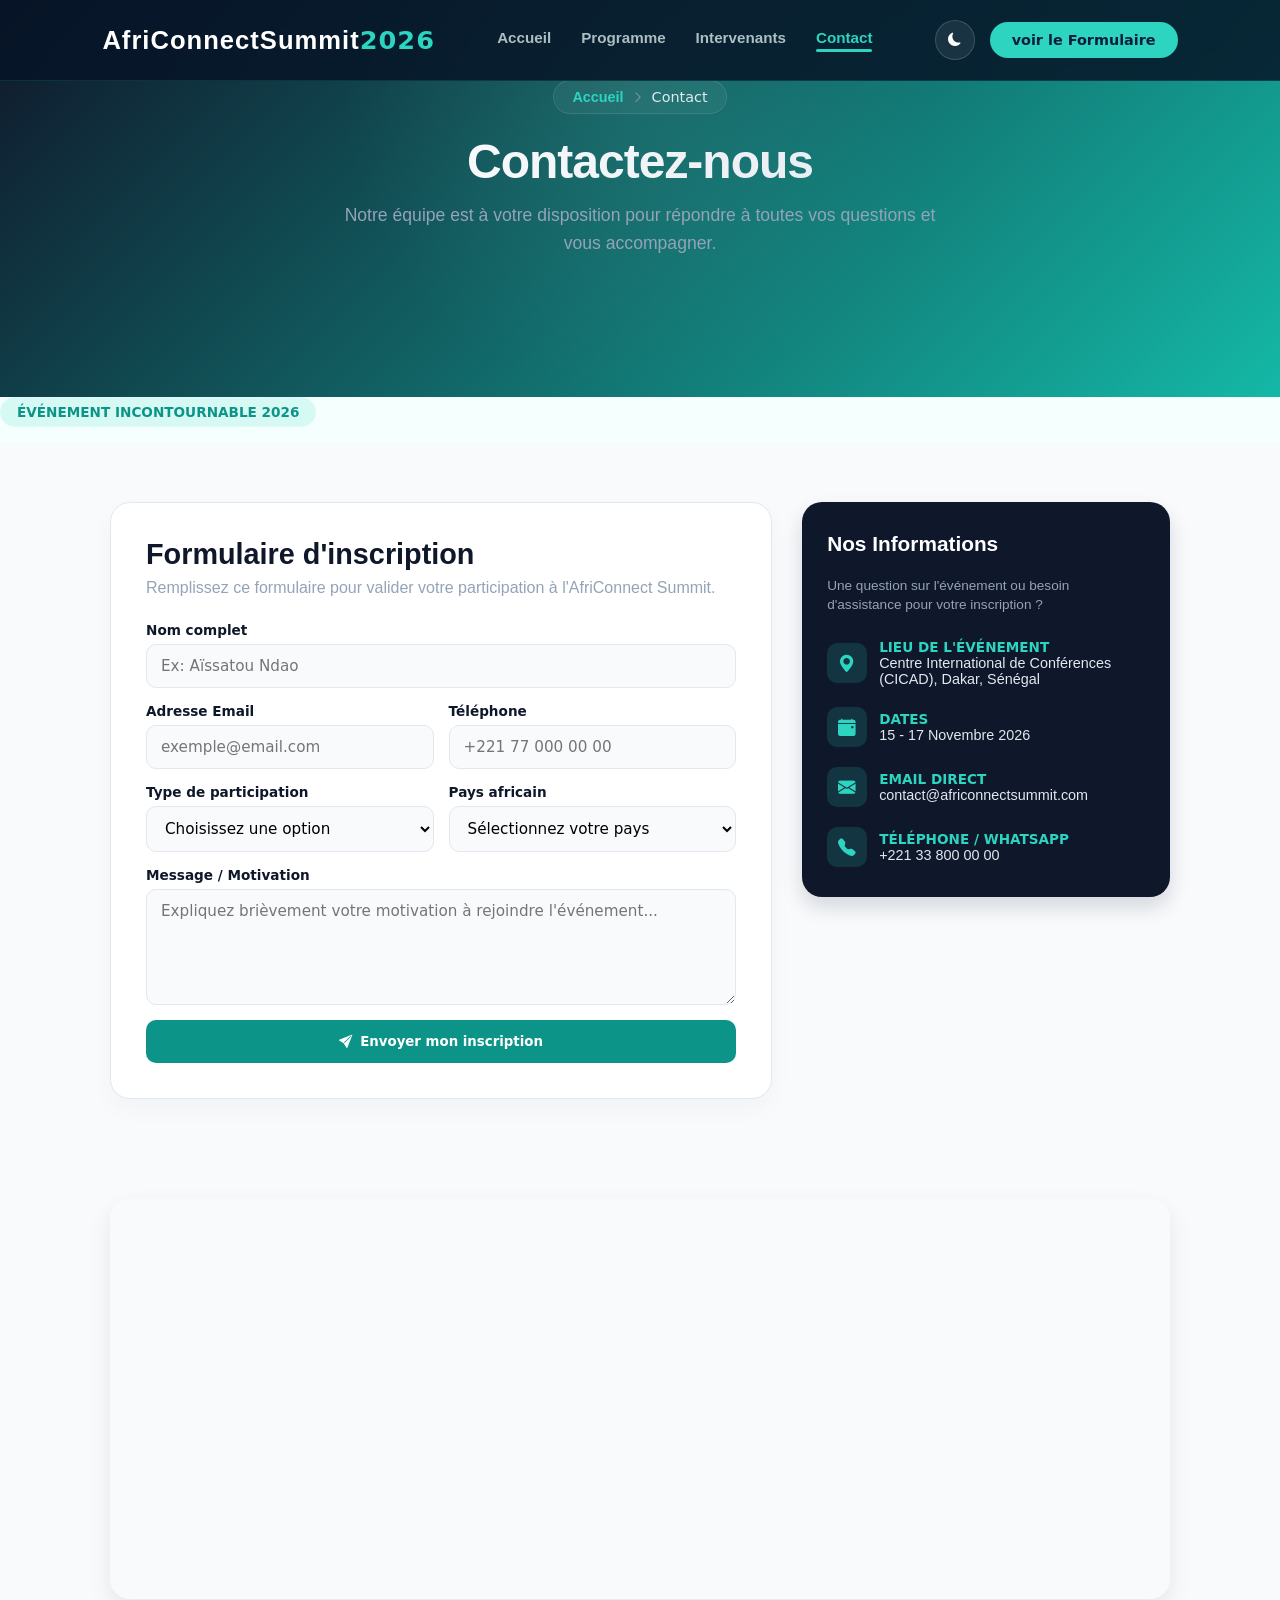
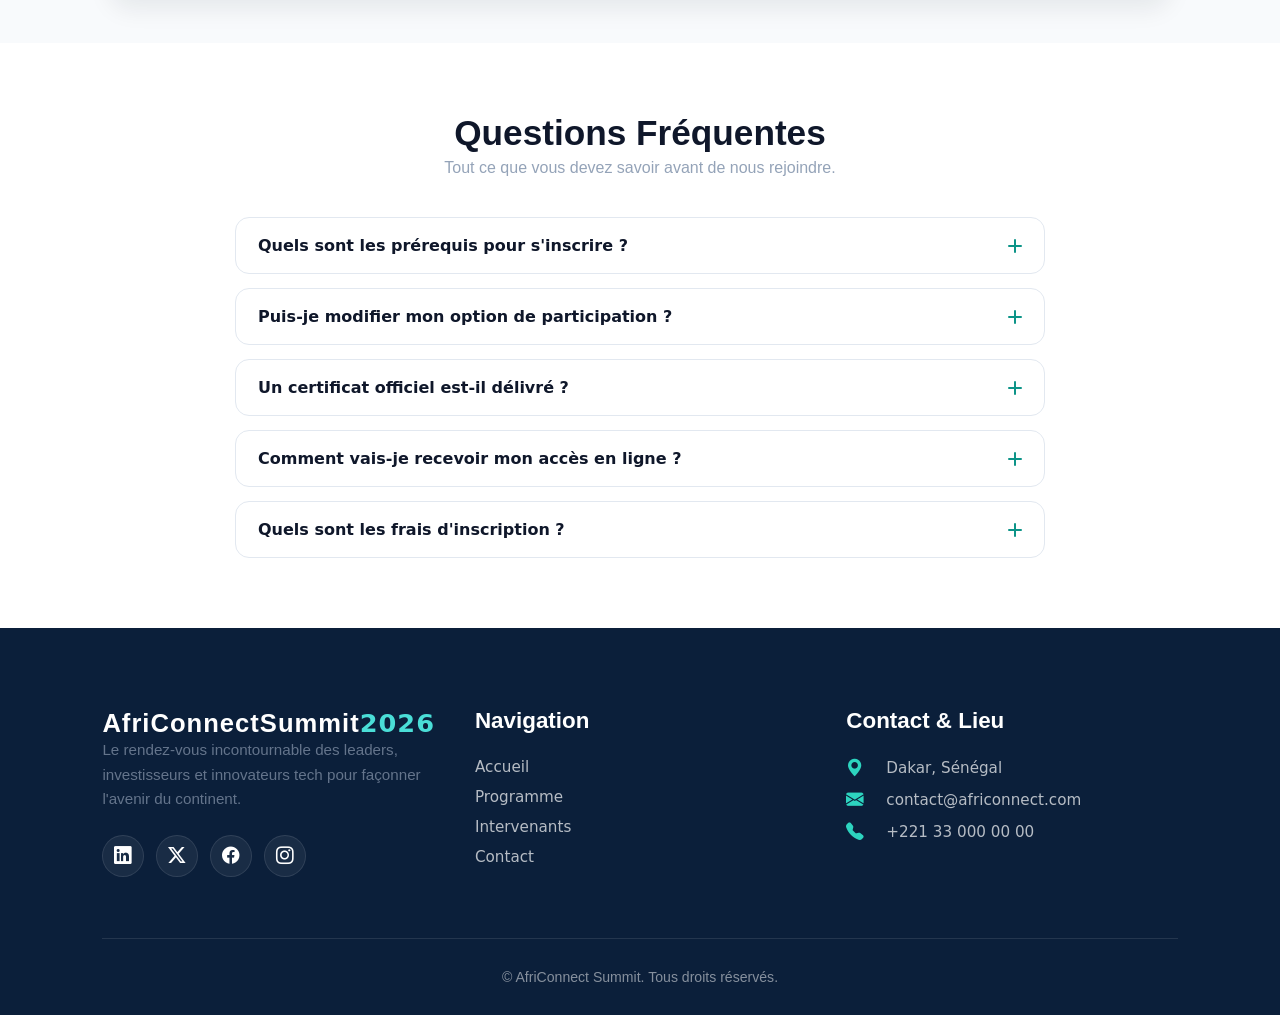
==== commit 86c237cb: "css complet des pages : intervenants et contact plus gongle font integrer" ====
--- a/contact.html
+++ b/contact.html
@@ -7,7 +7,7 @@
       <!-- feuille de style -->
     <link rel="stylesheet" href="css/style.css">
     <link rel="stylesheet" href="https://cdn.jsdelivr.net/npm/bootstrap-icons@1.11.3/font/bootstrap-icons.min.css">
-
+     <link href="https://fonts.googleapis.com/css2?family=Inter:wght@400;500;600;700&family=Space+Grotesk:wght@500;600;700&display=swap" rel="stylesheet">
 </head>
 <body>
      <header class="barre-navigation">
@@ -25,10 +25,37 @@
         <button id="bouton-theme" class="bouton-theme" aria-label="Changer de thème">
           <i class="bi bi-moon-fill"></i>
         </button>
-        <a href="index.html#billetterie" class="bouton-pass">voir les 3 jours</a>
+        <a href="index.html#billetterie" class="bouton-pass">voir le Formulaire</a>
       </div>
     </div>
   </header>
+  <!-- Section HERO / Fil d'Ariane avec Dégradé Pro -->
+<section class="contact-hero">
+  <div class="hero-overlay"></div>
+  <div class="container contacthero-content">
+    
+    <!-- Fil d'Ariane -->
+    <nav class="breadcrumb">
+      <a href="index.html">Accueil</a> 
+      <span class="breadcrumb-separator"><i class="bi bi-chevron-right"></i></span> 
+      <span class="current-page">Contact</span>
+    </nav>
+    
+    <!-- Titre Principal -->
+    <h1>Contactez-nous</h1>
+    <p class="hero-subtitle">Notre équipe est à votre disposition pour répondre à toutes vos questions et vous accompagner.</p>
+    
+  </div>
+</section>
+
+<!-- Grande Image sous le Hero -->
+<!-- <div class="hero-image-wrapper">
+  <div class="container">
+    <div class="image-box">
+      <img src="images/image africonnect.png" alt="Équipe AfriConnect Summit" class="hero-img">
+    </div>
+  </div>
+</div> -->
   <span class="badge">Événement Incontournable 2026</span>
   <!-- Section Contact / Inscription -->
 <section class="contact-section">
@@ -104,7 +131,7 @@
 
     <!-- Colonne Droite : Informations de contact avec icônes Bootstrap -->
     <div class="contact-info-container">
-      <h3>Informations Pratiques</h3>
+      <h3>Nos Informations </h3>
       <p class="info-description">Une question sur l'événement ou besoin d'assistance pour votre inscription ?</p>
 
       <div class="info-item">
@@ -151,7 +178,18 @@
 
   </div>
 </section>
-
+<!-- Section Carte Google Maps -->
+<section class="map-section">
+  <div class="container map-container">
+    <iframe 
+      src="https://www.google.com/maps/embed?pb=!1m18!1m12!1m3!1d15431.396863266205!2d-17.528383!3d14.742352!2m3!1f0!2f0!3f0!3m2!1i1024!2i768!4f13.1!3m3!1m2!1s0xec1133333333333%3A0x1111111111111111!2sLes%20Almadies%2C%20Dakar!5e0!3m2!1sfr!2ssn!4v1700000000000!5m2!1sfr!2ssn" 
+      class="google-map"
+      allowfullscreen="" 
+      loading="lazy" 
+      referrerpolicy="no-referrer-when-downgrade">
+    </iframe>
+  </div>
+</section>
 
 
 
@@ -235,8 +273,53 @@
 
     </div>
   </section>
-    
-
+
+    
+<!-- FOOTER -->
+  <footer class="pied-de-page">
+    <div class="conteneur-footer">
+      
+      <div class="colonne-footer">
+        <div class="logo">AfriConnectSummit<span>2026</span></div>
+        <p class="texte-propos">
+          Le rendez-vous incontournable des leaders, investisseurs et innovateurs tech pour façonner l'avenir du continent.
+        </p>
+        <div class="reseaux-sociaux">
+          <a href="#" aria-label="LinkedIn"><i class="bi bi-linkedin"></i></a>
+          <a href="#" aria-label="X (Twitter)"><i class="bi bi-twitter-x"></i></a>
+          <a href="#" aria-label="Facebook"><i class="bi bi-facebook"></i></a>
+          <a href="#" aria-label="Instagram"><i class="bi bi-instagram"></i></a>
+        </div>
+      </div>
+
+      <div class="colonne-footer">
+        <h3 class="titre-colonne">Navigation</h3>
+        <ul class="liens-navigation">
+          <li><a href="index.html">Accueil</a></li>
+          <li><a href="programme.html">Programme</a></li>
+          <li><a href="intervenants.html">Intervenants</a></li>
+          <li><a href="index.html#contact">Contact</a></li>
+        </ul>
+      </div>
+
+      <div class="colonne-footer">
+        <h3 class="titre-colonne">Contact & Lieu</h3>
+        <ul class="liste-contact">
+          <li><i class="bi bi-geo-alt-fill"></i> Dakar, Sénégal</li>
+          <li><i class="bi bi-envelope-fill"></i> contact@africonnect.com</li>
+          <li><i class="bi bi-telephone-fill"></i> +221 33 000 00 00</li>
+        </ul>
+      </div>
+
+    </div>
+
+    <div class="bas-de-page">
+      <p>© <span id="annee-courante"></span> AfriConnect Summit. Tous droits réservés.</p>
+      <!-- <button id="bouton-retour-haut" class="bouton-retour-haut" aria-label="Retour en haut de la page">
+        <i class="bi bi-arrow-up"></i>
+      </button> -->
+    </div>
+  </footer>  
 
 
      <!--  script JavaScript -->
--- a/css/style.css
+++ b/css/style.css
@@ -54,31 +54,13 @@
   color: #45d0cb;
 }
 
-/* .nav-links {
-  display: flex;
-  list-style: none;
-  gap: 30px;
-}
-
-.nav-links a {
-  color: #a0aec0;
-  text-decoration: none;
-  font-size: 0.95rem;
-  font-weight: 500;
-  transition: color 0.3s ease;
-}
-
-.nav-links a:hover,
-.nav-links a.active {
-  color: #ffffff;
-} */
 
 /* --- CONTENU --- */
 .hero-content {
   max-width: 750px;
   margin: auto 0;
-  padding-top: 40px;
-  padding-bottom: 40px;
+  padding-top: 55px;
+  padding-bottom: 20px;
 }
 
 .badge {
@@ -94,8 +76,9 @@
 
 .hero-content h1 {
   font-size: 3.5rem;
-  line-height: 1.1;
-  font-weight: 800;
+  line-height: 1.3;
+
+  font-weight: 900;
   color: #ffffff;
   margin-bottom: 20px;
 }
@@ -145,12 +128,12 @@
 /* =========================================================
    COMPTEUR TRANSPARENT (EFFECT GLASS) */
 .countdown-container {
-  flex: 0 0 420px; /* Largeur agrandie calée à droite */
+  flex: 0 0 450px; /* Largeur agrandie calée à droite */
   background: rgba(255, 255, 255, 0.08);
   border: 1px solid rgba(255, 255, 255, 0.18);
   backdrop-filter: blur(12px); /* Effet de verre */
   border-radius: 24px;
-  padding: 35px 25px;
+  padding: 14px 25px;
   text-align: center;
   box-shadow: 0 20px 40px rgba(0, 0, 0, 0.25);
 }
@@ -161,7 +144,7 @@
   font-weight: 700;
   letter-spacing: 2px;
   color: #2dd4bf; /* Couleur menthe/turquoise de ton site */
-  margin-bottom: 25px;
+  margin-bottom: 20px;
   text-transform: uppercase;
 }
 
@@ -181,14 +164,14 @@
 
 /* Style des icônes au-dessus */
 .timer-icon {
-  font-size: 1.3rem;
-  color: #2dd4bf;
+  font-size: 1.7rem;
+  color: #060f1c;
   margin-bottom: 8px;
 }
 
 /* Chiffres agrandis */
 .time-box .number {
-  font-size: 2.6rem; /* Chiffres gros et très lisibles */
+  font-size: 2.8rem; /* Chiffres gros et très lisibles */
   font-weight: 800;
   color: #ffffff;
   line-height: 1;
@@ -1969,3 +1952,698 @@
 
 
 
+/* ==========================================
+   PAGE INTERVENANTS - THEME CLAIR / BLANC & VERT
+   ========================================== */
+
+.intervenants-hero {
+  position: relative;
+  /* Fond blanc lumineux */
+  background-color: #ffffff; 
+  overflow: hidden;
+  padding: 60px 0 100px 0;
+}
+
+.intervenants-hero-container {
+  position: relative;
+  max-width: 1200px;
+  margin: 0 auto;
+  padding: 0 20px;
+  display: flex;
+  align-items: center;
+  justify-content: space-between;
+  gap: 50px;
+  z-index: 2;
+}
+
+/* Halos vert & menthe doux adaptés sur fond blanc */
+.intervenants-glow-circle {
+  position: absolute;
+  top: -120px;
+  left: -120px;
+  width: 600px;
+  height: 600px;
+  background: radial-gradient(circle, rgba(45, 212, 191, 0.2) 0%, rgba(16, 185, 129, 0.08) 45%, rgba(255, 255, 255, 0) 70%);
+  border-radius: 50%;
+  pointer-events: none;
+  z-index: 1;
+}
+
+.intervenants-hero-content {
+  flex: 1;
+  max-width: 550px;
+}
+
+/* --- FIL D'ARIANE (Sur fond blanc) --- */
+.intervenants-breadcrumb {
+  display: flex;
+  align-items: center;
+  gap: 10px;
+  font-size: 0.9rem;
+  margin-bottom: 25px;
+}
+
+.intervenants-breadcrumb a {
+  color: #64748b; /* Gris sombre pour être lisible sur blanc */
+  text-decoration: none;
+  transition: color 0.3s ease;
+}
+
+.intervenants-breadcrumb a:hover {
+  color: #0f172a;
+}
+
+.intervenants-breadcrumb i {
+  font-size: 0.75rem;
+  color: #94a3b8;
+}
+
+.intervenants-breadcrumb-active {
+  color: #0d9488; /* Vert foncé/menthe lisible sur blanc */
+  font-weight: 700;
+}
+
+/* --- TITRE & TEXTE --- */
+.intervenants-hero-title {
+  font-size: 3.5rem;
+  font-weight: 800;
+  color: #0f172a; /* Texte principal foncé */
+  line-height: 1.1;
+  margin-bottom: 20px;
+}
+
+.intervenants-title-highlight {
+  background: linear-gradient(135deg, #0d9488 0%, #10b981 100%);
+  -webkit-background-clip: text;
+  -webkit-text-fill-color: transparent;
+}
+
+.intervenants-hero-text {
+  color: #475569; /* Gris lisible */
+  font-size: 1.05rem;
+  line-height: 1.6;
+  margin-bottom: 35px;
+}
+
+.intervenants-hero-buttons {
+  display: flex;
+  gap: 15px;
+}
+
+/* --- CARTE IMAGE À DROITE --- */
+.intervenants-image-card {
+  flex: 0 50 500px;
+  height: 500px;
+  position: relative;
+  border-radius: 28px;
+  overflow: hidden;
+  border: 1px solid rgba(13, 148, 136, 0.2);
+  box-shadow: 0 20px 40px -15px rgba(0, 0, 0, 0.1);
+}
+
+.intervenants-image-card img {
+  width: 100%;
+  height: 100%;
+  object-fit: cover;
+  display: block;
+}
+
+.intervenants-card-overlay {
+  position: absolute;
+  bottom: 0;
+  left: 0;
+  right: 0;
+  padding: 30px;
+  /* Fond dégradé sombre au bas de l'image pour que le texte sur la photo reste blanc et lisible */
+  background: linear-gradient(to top, rgba(15, 23, 42, 0.9) 0%, rgba(15, 23, 42, 0) 100%);
+  color: #ffffff;
+}
+
+.intervenants-badge {
+  display: inline-block;
+  padding: 6px 14px;
+  background: rgba(45, 212, 191, 0.2);
+  border: 1px solid #2dd4bf;
+  color: #2dd4bf;
+  border-radius: 20px;
+  font-size: 0.75rem;
+  font-weight: 700;
+  text-transform: uppercase;
+  margin-bottom: 10px;
+}
+
+.intervenants-card-overlay h3 {
+  font-size: 1.4rem;
+  margin: 0 0 4px 0;
+  color: #ffffff;
+}
+
+.intervenants-card-overlay p {
+  font-size: 0.9rem;
+  color: rgba(255, 255, 255, 0.85);
+  margin: 0;
+}
+
+/* --- RESPONSIVE --- */
+@media (max-width: 992px) {
+  .intervenants-hero-container {
+    flex-direction: column;
+    text-align: center;
+  }
+
+  .intervenants-breadcrumb, 
+  .intervenants-hero-buttons {
+    justify-content: center;
+  }
+
+  .intervenants-image-card {
+    width: 100%;
+    max-width: 450px;
+    height: 400px;
+    flex: none;
+  }
+}
+
+
+
+
+/* ==========================================
+   VARIABLES (BLEU NUIT & VERT MENTHE)
+   ========================================== */
+:root {
+  --bleu-nuit: #0f172a;
+  --vert-menthe: #2dd4bf;
+  --vert-hover: #0d9488;
+  --bg-gris: #f8fafc;
+  --texte-sombre: #1e293b;
+  --texte-gris: #64748b;
+  --border-light: #e2e8f0;
+}
+
+/* ==========================================
+   1. HERO / FIL D'ARIANE ET BADGE
+   ========================================== */
+.badge {
+  display: inline-block;
+  background-color: rgba(45, 212, 191, 0.15);
+  color: var(--vert-hover);
+  font-weight: 700;
+  font-size: 0.85rem;
+  padding: 6px 16px;
+  border-radius: 20px;
+  margin-bottom: 15px;
+  text-transform: uppercase;
+}
+
+/* ==========================================
+   2. CONTACT & FORMULAIRE + BLOC INFOS BLEU NUIT
+   ========================================== */
+.contact-section {
+  background-color: var(--bg-gris);
+  padding: 60px 0;
+  font-family: system-ui, -apple-system, sans-serif;
+}
+
+.contact-wrapper {
+  max-width: 1100px;
+  margin: 0 auto;
+  padding: 0 20px;
+  display: grid;
+  grid-template-columns: 1.8fr 1fr; /* Formulaire plus large */
+  gap: 30px;
+  align-items: start; /* Empêche le bloc de droite de s'étirer */
+}
+
+/* Formulaire (Gauche) */
+.contact-form-container {
+  background: #ffffff;
+  padding: 35px;
+  border-radius: 20px;
+  border: 1px solid var(--border-light);
+  box-shadow: 0 10px 25px rgba(0,0,0,0.03);
+}
+
+.contact-form-container h2 {
+  font-size: 1.8rem;
+  color: var(--bleu-nuit);
+  font-weight: 800;
+  margin-bottom: 8px;
+}
+
+.contact-form-container p {
+  color: var(--texte-gris);
+  margin-bottom: 25px;
+}
+
+.form-group {
+  margin-bottom: 15px;
+  display: flex;
+  flex-direction: column;
+  gap: 6px;
+}
+
+.form-row {
+  display: grid;
+  grid-template-columns: 1fr 1fr;
+  gap: 15px;
+}
+
+.form-group label {
+  font-size: 0.85rem;
+  font-weight: 700;
+  color: var(--bleu-nuit);
+}
+
+.form-group input,
+.form-group select,
+.form-group textarea {
+  width: 100%;
+  padding: 12px 14px;
+  border: 1px solid var(--border-light);
+  border-radius: 10px;
+  outline: none;
+  font-size: 0.95rem;
+  box-sizing: border-box;
+  background-color: #f8fafc;
+}
+
+.form-group input:focus,
+.form-group select:focus,
+.form-group textarea:focus {
+  background-color: #ffffff;
+  border-color: var(--vert-menthe);
+  box-shadow: 0 0 0 3px rgba(45, 212, 191, 0.2);
+}
+
+.btn-submit {
+  width: 100%;
+  background-color: var(--vert-hover);
+  color: #ffffff;
+  font-weight: 700;
+  padding: 14px;
+  border: none;
+  border-radius: 10px;
+  cursor: pointer;
+  transition: all 0.3s ease;
+  display: flex;
+  align-items: center;
+  justify-content: center;
+  gap: 8px;
+}
+
+.btn-submit:hover {
+  background-color: var(--bleu-nuit);
+}
+
+/* Bloc Infos Pratiques (Droite - Bleu Nuit & Court) */
+.contact-info-container {
+  background-color: var(--bleu-nuit);
+  color: #ffffff;
+  padding: 30px 25px;
+  border-radius: 20px;
+  display: flex;
+  flex-direction: column;
+  gap: 20px;
+  box-shadow: 0 10px 20px rgba(15, 23, 42, 0.15);
+}
+
+.contact-info-container h3 {
+  font-size: 1.3rem;
+  color: #ffffff;
+  font-weight: 800;
+  margin-bottom: 0px;
+}
+
+.info-description {
+  color: #94a3b8;
+  font-size: 0.85rem;
+  line-height: 1.4;
+  margin-bottom: 5px;
+}
+
+.info-item {
+  display: flex;
+  align-items: center;
+  gap: 12px;
+}
+
+.info-icon {
+  width: 40px;
+  height: 40px;
+  background-color: rgba(45, 212, 191, 0.15);
+  color: var(--vert-menthe);
+  border-radius: 10px;
+  display: flex;
+  align-items: center;
+  justify-content: center;
+  font-size: 1.1rem;
+  flex-shrink: 0;
+}
+
+.info-item h4 {
+  font-size: 0.85rem;
+  color: var(--vert-menthe);
+  margin: 0;
+  text-transform: uppercase;
+  font-weight: 700;
+}
+
+.info-item p {
+  font-size: 0.9rem;
+  color: #e2e8f0;
+  margin: 0;
+}
+
+/* ==========================================
+   3. FAQ ACCORDÉON (CSS PUR)
+   ========================================== */
+.section-faq {
+  padding: 70px 0;
+  background-color: #ffffff;
+}
+
+.faq-titre {
+  text-align: center;
+  font-size: 2.2rem;
+  color: var(--bleu-nuit);
+  font-weight: 800;
+  margin-bottom: 6px;
+}
+
+.faq-sous-titre {
+  text-align: center;
+  color: var(--texte-gris);
+  margin-bottom: 40px;
+}
+
+.accordeon-ensemble {
+  max-width: 850px;
+  margin: 0 auto;
+  padding: 0 20px;
+  display: flex;
+  flex-direction: column;
+  gap: 14px;
+}
+
+.accordeon-element {
+  background-color: #ffffff;
+  border: 1px solid var(--border-light);
+  border-radius: 14px;
+  overflow: hidden;
+  transition: border-color 0.3s ease;
+}
+
+.accordeon-element:hover {
+  border-color: var(--vert-menthe);
+}
+
+.accordeon-state {
+  display: none;
+}
+
+.accordeon-entete {
+  display: flex;
+  justify-content: space-between;
+  align-items: center;
+  padding: 18px 22px;
+  font-weight: 700;
+  color: var(--bleu-nuit);
+  cursor: pointer;
+}
+
+.accordeon-icone {
+  position: relative;
+  width: 14px;
+  height: 14px;
+}
+
+.accordeon-icone::before,
+.accordeon-icone::after {
+  content: '';
+  position: absolute;
+  background-color: var(--vert-hover);
+  border-radius: 2px;
+}
+
+.accordeon-icone::before {
+  top: 6px;
+  left: 0;
+  width: 14px;
+  height: 2px;
+}
+
+.accordeon-icone::after {
+  top: 0;
+  left: 6px;
+  width: 2px;
+  height: 14px;
+  transition: 0.3s;
+}
+
+.accordeon-corps {
+  max-height: 0;
+  overflow: hidden;
+  transition: max-height 0.35s ease;
+  background-color: var(--bg-gris);
+}
+
+.accordeon-contenu {
+  padding: 16px 22px 20px 22px;
+  color: var(--texte-gris);
+  font-size: 0.95rem;
+  line-height: 1.6;
+}
+
+.accordeon-state:checked ~ .accordeon-corps {
+  max-height: 250px;
+}
+
+.accordeon-state:checked + .accordeon-entete {
+  color: var(--vert-hover);
+}
+
+.accordeon-state:checked + .accordeon-entete .accordeon-icone::after {
+  opacity: 0;
+}
+
+/* RESPONSIVE MOBILE */
+@media (max-width: 850px) {
+  .contact-wrapper {
+    grid-template-columns: 1fr;
+  }
+  .form-row {
+    grid-template-columns: 1fr;
+  }
+}
+
+/* ==========================================
+   SECTION CARTE GOOGLE MAPS
+   ========================================== */
+
+.map-section {
+  padding: 40px 0;
+  background-color: #f8fafc; /* Fond clair pour s'aligner sur la section contact */
+}
+
+.map-container {
+  max-width: 1100px;
+  margin: 0 auto;
+  padding: 0 20px;
+}
+
+.google-map {
+  width: 100%;
+  height: 400px;
+  border: 0;
+  border-radius: 20px;
+  box-shadow: 0 10px 25px rgba(15, 23, 42, 0.08); /* Ombre douce bleu nuit */
+  transition: transform 0.3s ease, box-shadow 0.3s ease;
+}
+
+/* Effet discret au survol */
+.google-map:hover {
+  box-shadow: 0 15px 30px rgba(15, 23, 42, 0.12);
+}
+
+/* Responsive Mobile */
+@media (max-width: 768px) {
+  .map-section {
+    padding: 20px 0;
+  }
+  
+  .google-map {
+    height: 280px; /* Plus compact sur petit écran */
+    border-radius: 16px;
+  }
+}
+
+
+
+/* ==========================================
+   VARIABLES DE COULEURS
+   ========================================== */
+:root {
+  --bleu-nuit: #0f172a;
+  --bleu-nuit-profond: #020617;
+  --vert-menthe: #2dd4bf;
+  --vert-hover: #0d9488;
+  --texte-gris: #94a3b8;
+  --border-light: #e2e8f0;
+}
+
+/* ==========================================
+   SECTION HERO (AVEC DÉGRADÉ PRO)
+   ========================================== */
+.contact-hero {
+  position: relative;
+  /* Dégradé moderne et élégant du Bleu Nuit vers une nuance plus profonde */
+  background: linear-gradient(135deg, var(--bleu-nuit) 0%, var(--accent) 100%);
+  padding: 80px 0 140px 0; /* Bas élargi pour superposer l'image proprement */
+  text-align: center;
+  color: #ffffff;
+  overflow: hidden;
+}
+
+/* Effet lumineux vert menthe très discret en arrière-plan */
+.contact-hero::before {
+  content: '';
+  position: absolute;
+  top: -50%;
+  left: 50%;
+  transform: translateX(-50%);
+  width: 600px;
+  height: 600px;
+  background: radial-gradient(circle, rgba(84, 180, 167, 0.15) 0%, rgba(23, 160, 160, 0) 70%);
+  pointer-events: none;
+}
+
+.contacthero-content {
+  position: relative;
+  z-index: 2;
+  max-width: 800px;
+  margin: 0 auto;
+  padding: 0 20px;
+}
+
+/* Fil d'Ariane */
+.breadcrumb {
+  display: inline-flex;
+  align-items: center;
+  gap: 8px;
+  font-size: 0.9rem;
+  background: rgba(255, 255, 255, 0.05);
+  backdrop-filter: blur(8px);
+  padding: 8px 18px;
+  border-radius: 30px;
+  border: 1px solid rgba(255, 255, 255, 0.1);
+  margin-bottom: 20px;
+}
+
+.breadcrumb a {
+  color: var(--vert-menthe);
+  text-decoration: none;
+  font-weight: 600;
+  transition: color 0.3s ease;
+}
+
+.breadcrumb a:hover {
+  color: #ffffff;
+}
+
+.breadcrumb-separator {
+  color: var(--texte-gris);
+  font-size: 0.75rem;
+}
+
+.current-page {
+  color: #e2e8f0;
+  font-weight: 500;
+}
+
+/* Titre H1 */
+.contact-hero h1 {
+  font-size: 3rem;
+  font-weight: 800;
+  letter-spacing: -1px;
+  margin-bottom: 12px;
+  background: linear-gradient(to right, #ffffff, #e2e8f0);
+  -webkit-background-clip: text;
+  -webkit-text-fill-color: transparent;
+}
+
+/* Sous-titre */
+.hero-subtitle {
+  font-size: 1.1rem;
+  color: var(--texte-gris);
+  line-height: 1.6;
+  max-width: 600px;
+  margin: 0 auto;
+}
+
+/* ==========================================
+   GRANDE IMAGE EN DESSOU (CHEVAUCHEMENT)
+   ========================================== */
+.hero-image-wrapper {
+  position: relative;
+  margin-top: -80px; /* Fait remonter l'image sur le hero pour un effet pro */
+  z-index: 3;
+  padding: 0 20px;
+  margin-bottom: 60px;
+}
+
+.image-box {
+  max-width: 1100px;
+  margin: 0 auto;
+  border-radius: 24px;
+  padding: 8px;
+  background: rgba(255, 255, 255, 0.8);
+  backdrop-filter: blur(10px);
+  box-shadow: 0 20px 40px rgba(15, 23, 42, 0.12);
+  border: 1px solid var(--border-light);
+}
+
+.hero-img {
+  width: 100%;
+  height: 420px;
+  object-fit: cover;
+  border-radius: 18px;
+  display: block;
+}
+
+/* ==========================================
+   RESPONSIVE DESIGN (MOBILE & TABLETTE)
+   ========================================== */
+@media (max-width: 768px) {
+  .contact-hero {
+    padding: 60px 0 100px 0;
+  }
+
+  .contact-hero h1 {
+    font-size: 2.2rem;
+  }
+
+  .hero-subtitle {
+    font-size: 0.95rem;
+  }
+
+  .hero-image-wrapper {
+    margin-top: -50px;
+  }
+
+  .hero-img {
+    height: 250px; /* Plus compact sur mobile */
+  }
+}
+
+body{
+    font-family: 'Poppins', sans-serif;
+}
+
+.logo, h1, h2, h3, nav a{
+    font-family: 'Poppins', sans-serif;
+}
+
+p{
+    font-family: 'Poppins', sans-serif;
+    font-weight: 400;
+}
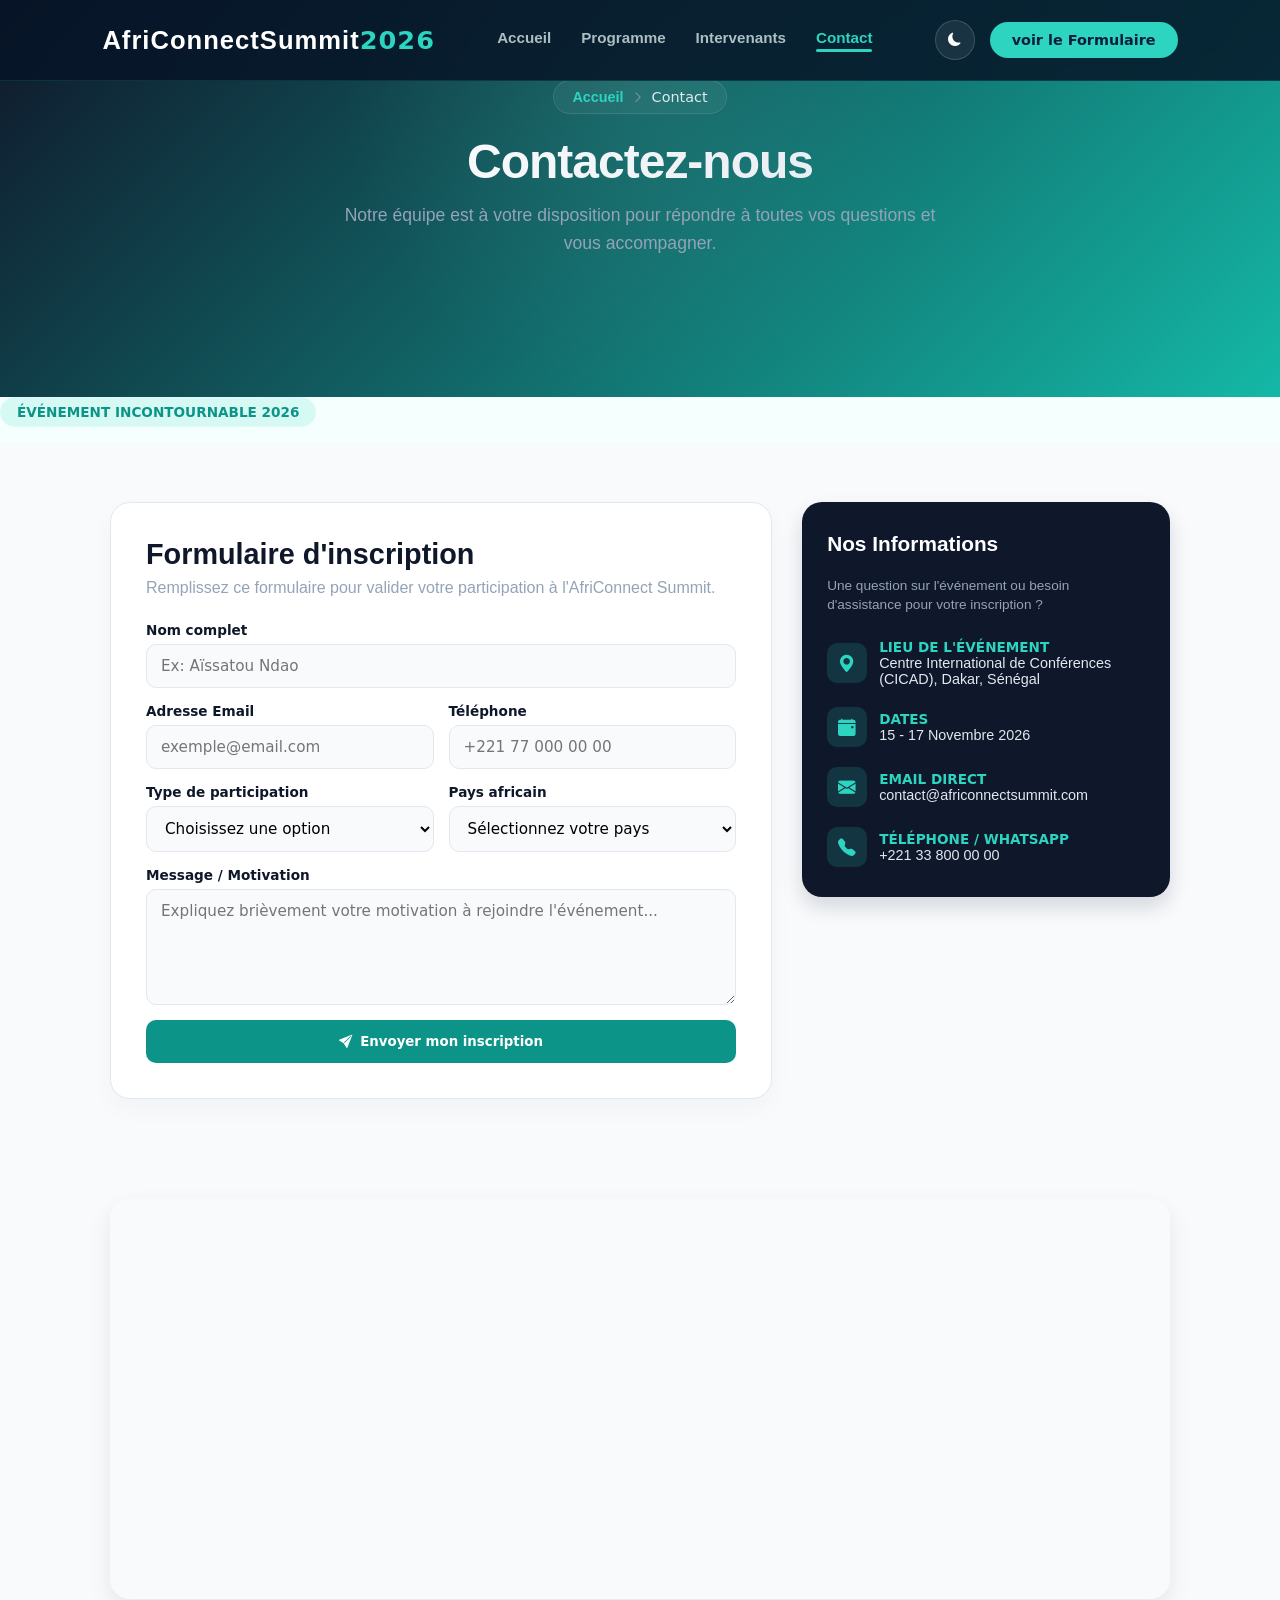
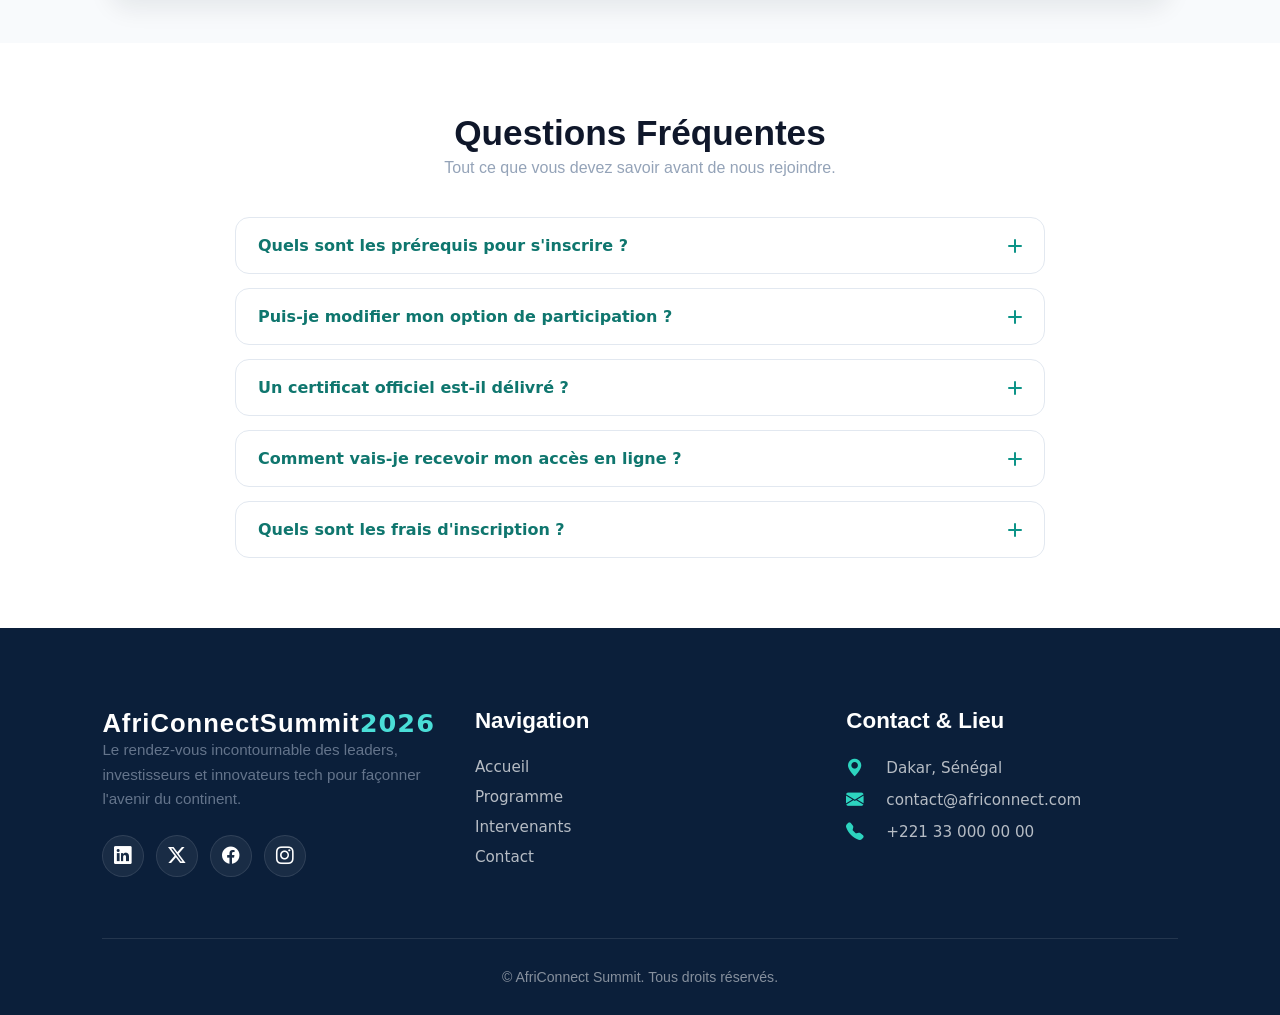
==== commit 8116a86e: "dark mode/light mode , validation formulaire sans rechargement de page , bouton retour en haut ." ====
--- a/contact.html
+++ b/contact.html
@@ -13,7 +13,11 @@
      <header class="barre-navigation">
     <div class="conteneur-navigation">
       <a href="index.html" class="logo-marque"> <div class="logo">AfriConnectSummit<span>2026</span></div></a>
-      
+       <button id="bouton-burger" class="bouton-burger" aria-label="Ouvrir le menu">
+      <span class="barre"></span>
+      <span class="barre"></span>
+      <span class="barre"></span>
+    </button>
       <nav class="liens-menu">
         <a href="index.html">Accueil</a>
         <a href="programme.html" >Programme</a>
@@ -65,7 +69,7 @@
     <div class="contact-form-container">
       <h2>Formulaire d'inscription</h2>
       <p>Remplissez ce formulaire pour valider votre participation à l'AfriConnect Summit.</p>
-
+       <div id="form-message" class="form-message"></div>
       <form action="#" method="POST" class="contact-form">
         
         <div class="form-group">
@@ -298,7 +302,7 @@
           <li><a href="index.html">Accueil</a></li>
           <li><a href="programme.html">Programme</a></li>
           <li><a href="intervenants.html">Intervenants</a></li>
-          <li><a href="index.html#contact">Contact</a></li>
+          <li><a href="contact.html">Contact</a></li>
         </ul>
       </div>
 
@@ -315,9 +319,9 @@
 
     <div class="bas-de-page">
       <p>© <span id="annee-courante"></span> AfriConnect Summit. Tous droits réservés.</p>
-      <!-- <button id="bouton-retour-haut" class="bouton-retour-haut" aria-label="Retour en haut de la page">
+      <button id="bouton-retour-haut" class="bouton-retour-haut" aria-label="Retour en haut de la page">
         <i class="bi bi-arrow-up"></i>
-      </button> -->
+      </button>
     </div>
   </footer>  
 
--- a/css/style.css
+++ b/css/style.css
@@ -2580,34 +2580,69 @@
   margin: 0 auto;
 }
 
-/* ==========================================
-   GRANDE IMAGE EN DESSOU (CHEVAUCHEMENT)
-   ========================================== */
-.hero-image-wrapper {
-  position: relative;
-  margin-top: -80px; /* Fait remonter l'image sur le hero pour un effet pro */
-  z-index: 3;
-  padding: 0 20px;
-  margin-bottom: 60px;
-}
-
-.image-box {
-  max-width: 1100px;
-  margin: 0 auto;
-  border-radius: 24px;
-  padding: 8px;
-  background: rgba(255, 255, 255, 0.8);
-  backdrop-filter: blur(10px);
-  box-shadow: 0 20px 40px rgba(15, 23, 42, 0.12);
-  border: 1px solid var(--border-light);
-}
-
-.hero-img {
-  width: 100%;
-  height: 420px;
-  object-fit: cover;
-  border-radius: 18px;
-  display: block;
+
+/* SUR ORDINATEUR : Le bouton burger est complètement masqué */
+.bouton-burger {
+  display: none;
+}
+
+/* UNIQUEMENT SUR TÉLÉPHONE (767px et moins) */
+@media screen and (max-width: 767px) {
+  /* Affichage du bouton burger */
+  .bouton-burger {
+    display: flex;
+    flex-direction: column;
+    justify-content: space-between;
+    width: 26px;
+    height: 18px;
+    background: transparent;
+    border: none;
+    cursor: pointer;
+    padding: 0;
+    z-index: 1002;
+  }
+
+  .bouton-burger .barre {
+    width: 100%;
+    height: 2.5px;
+    background-color: var(--vert-hover); /* Garde la couleur de ton texte/thème */
+    border-radius: 2px;
+    transition: transform 0.3s ease, opacity 0.3s ease;
+  }
+
+  /* Transformation en X quand ouvert */
+  .bouton-burger.actif .barre:nth-child(1) {
+    transform: translateY(7.5px) rotate(45deg);
+  }
+  .bouton-burger.actif .barre:nth-child(2) {
+    opacity: 0;
+  }
+  .bouton-burger.actif .barre:nth-child(3) {
+    transform: translateY(-7.5px) rotate(-45deg);
+  }
+
+  /* Menu déroulant sur téléphone */
+  .liens-menu {
+    position: fixed;
+    top: 0;
+    right: -100%;
+    width: 75%;
+    max-width: 280px;
+    height: 100vh;
+    background-color: var(--bg-card, #0d1b34); /* Utilise la variable de ton fond */
+    display: flex;
+    flex-direction: column;
+    justify-content: center;
+    align-items: center;
+    gap: 25px;
+    box-shadow: -5px 0 15px rgba(217, 213, 213, 0.3);
+    transition: right 0.3s ease-in-out;
+    z-index: 1001;
+  }
+
+  .liens-menu.actif {
+    right: 0;
+  }
 }
 
 /* ==========================================
@@ -2646,4 +2681,381 @@
 p{
     font-family: 'Poppins', sans-serif;
     font-weight: 400;
+}
+
+
+/* ========================================================
+   1. ORDINATEUR / MACHINE (Grands écrans - 1024px et plus)
+   ======================================================== */
+@media screen and (min-width: 1024px) {
+  /* Grille des intervenants : 3 colonnes */
+  .grille-intervenants {
+    display: grid;
+    grid-template-columns: repeat(3, 1fr);
+    gap: 30px;
+  }
+
+  /* Conteneur principal */
+  .conteneur-intervenants,
+  .conteneur-planning {
+    max-width: 1200px;
+    margin: 0 auto;
+    padding: 0 20px;
+  }
+}
+
+
+/* ========================================================
+   2. TABLETTE (Écrans intermédiaires - entre 768px et 1023px)
+   ======================================================== */
+@media screen and (min-width: 768px) and (max-width: 1023px) {
+  /* Grille des intervenants : 2 colonnes */
+  .grille-intervenants {
+    display: grid;
+    grid-template-columns: repeat(2, 1fr);
+    gap: 20px;
+  }
+
+  /* Ajustement des marges et sections */
+  .section-intervenants,
+  .section-planning {
+    padding: 60px 5%;
+  }
+
+  /* Filtres et onglets avec espacement moyen */
+  .filtres-container,
+  .onglets-jours {
+    gap: 10px;
+  }
+
+  .btn-filtre,
+  .onglet-btn {
+    padding: 10px 18px;
+    font-size: 0.95rem;
+  }
+}
+
+
+/* ========================================================
+   3. TÉLÉPHONE / MOBILE (Petits écrans - 767px et moins)
+   ======================================================== */
+@media screen and (max-width: 767px) {
+  /* Réduction des espaces de sections */
+  .section-intervenants,
+  .section-planning {
+    padding: 40px 15px;
+  }
+
+  /* Titres plus petits pour mobile */
+  .en-tete-intervenants h2,
+  .titre-planning {
+    font-size: 1.8rem;
+  }
+
+  /* Grille des intervenants : 1 seule colonne */
+  .grille-intervenants {
+    display: grid;
+    grid-template-columns: 1fr;
+    gap: 20px;
+  }
+
+  /* Filtres & Onglets : Scroll horizontal si ça déborde */
+  .filtres-container,
+  .onglets-jours {
+    display: flex;
+    flex-wrap: nowrap;
+    overflow-x: auto;
+    justify-content: flex-start;
+    padding-bottom: 10px;
+    -webkit-overflow-scrolling: touch;
+  }
+
+  .btn-filtre,
+  .onglet-btn {
+    flex: 0 0 auto; /* Empêche les boutons de se déformer */
+    padding: 8px 16px;
+    font-size: 0.85rem;
+  }
+
+  /* Adaptabilité des tableaux sur mobile */
+  .carte-tableau {
+    overflow-x: auto; /* Permet de scroller le tableau horizontalement */
+    border-radius: 12px;
+  }
+
+  .tableau-planning th,
+  .tableau-planning td {
+    padding: 12px 10px;
+    font-size: 0.85rem;
+  }
+}
+
+
+/* =========================================================
+   1. THÈME CLAIR (TES VARIABLES PAR DÉFAUT)
+   ========================================================= */
+:root {
+    --bg: #f5fffd;              /* Fond clair légèrement menthe */
+    --card: #ffffff;            /* Cartes blanches */
+    --card-border: rgba(15, 118, 110, 0.12);
+    --primary: #0f766e;         /* Vert menthe foncé */
+    --secondary: #2dd4bf;       /* Vert menthe lumineux */
+    --accent: #14b8a6;          /* Accent turquoise */
+    --dark-blue: #0b1f3a;       /* Bleu nuit */
+    --text: #0b1f3a;            /* Texte bleu nuit */
+    --muted: #64748b;           /* Texte secondaire */
+    --shadow: 0 15px 40px rgba(11,31,58,.15);
+    --aqua-glow: #0d9488;       /* Contour aqua */
+    --input-bg: #ffffff;
+    --input-border: #cbd5e1;
+}
+
+/* Base Light Mode */
+body {
+    background-color: var(--bg);
+    color: var(--text);
+    transition: background-color 0.3s ease, color 0.3s ease;
+}
+
+/* Span en vert menthe par défaut */
+span {
+    color: var(--primary);
+}
+
+
+/* =========================================================
+   2. MODE SOMBRE (QUAND ON APPUIE SUR LA LUNE)
+   ========================================================= */
+body.dark-mode {
+    --bg: #050c18 !important;              /* Fond Bleu Nuit Très Sombre */
+    --card: #0b1728 !important;            /* Cartes bleu nuit */
+    --card-hover: #13243d !important;      /* Hover cartes */
+    --card-border: rgba(45, 212, 191, 0.2) !important;
+    --text: #ffffff !important;            /* Textes en blanc */
+    --muted: #cbd5e1 !important;           /* Textes secondaires */
+    --input-bg: #030810 !important;
+    --input-border: #1e293b !important;
+}
+
+/* Body global & sections principales */
+body.dark-mode,
+body.dark-mode main,
+body.dark-mode section {
+    background-color: var(--bg) !important;
+    color: var(--text) !important;
+}
+
+/* Titres (h1 -> h6) et Paragraphes en BLANC */
+body.dark-mode h1,
+body.dark-mode h2,
+body.dark-mode h3,
+body.dark-mode h4,
+body.dark-mode h5,
+body.dark-mode h6,
+body.dark-mode p,
+body.dark-mode td,
+body.dark-mode th {
+    color: #ffffff !important;
+}
+
+/* SPAN en VERT MENTHE LUMINEUX */
+body.dark-mode span {
+    color: var(--secondary) !important; /* #2dd4bf */
+}
+
+/* BOUTONS en VERT MENTHE */
+body.dark-mode .btn-secondary,
+body.dark-mode .bouton-pass,
+body.dark-mode .bouton-voir-plus,
+body.dark-mode button[type="submit"] {
+    background-color: var(--secondary) !important;
+    color: #050c18 !important;
+    border: none !important;
+}
+
+/* --- CORRECTION DES CARTES (INTERVENANTS, POURQUOI, TABLEAU) --- */
+body.dark-mode .carte-pourquoi,
+body.dark-mode .carte-intervenant,
+body.dark-mode .carte-tableau,
+body.dark-mode .pro-stats-panel,
+body.dark-mode .pro-stat-item,
+body.dark-mode .contact-form-container,
+body.dark-mode .onglet-btn,
+body.dark-mode .conteneur-photo,
+body.dark-mode .info-intervenant {
+    background-color: var(--card) !important;
+    border-color: var(--card-border) !important;
+}
+
+/* Correction spécifique du texte sur les cartes d'intervenants */
+body.dark-mode .carte-intervenant h3,
+body.dark-mode .carte-intervenant p,
+body.dark-mode .info-intervenant h3,
+body.dark-mode .info-intervenant p,
+body.dark-mode .titre-intervenant {
+    color: #ffffff !important;
+}
+
+/* Hover sur les cartes */
+body.dark-mode .carte-pourquoi:hover,
+body.dark-mode .carte-intervenant:hover,
+body.dark-mode .pro-stat-item:hover {
+    background-color: var(--card-hover) !important;
+}
+
+/* --- CORRECTION FORMULAIRES & PAGE CONTACT --- */
+body.dark-mode label,
+body.dark-mode .contact-form label {
+    color: #ffffff !important;
+    font-weight: 600;
+}
+
+body.dark-mode input,
+body.dark-mode select,
+body.dark-mode textarea {
+    background-color: var(--input-bg) !important;
+    border-color: var(--input-border) !important;
+    color: #ffffff !important;
+}
+
+body.dark-mode input::placeholder,
+body.dark-mode textarea::placeholder {
+    color: #94a3b8 !important;
+}
+
+/* --- CORRECTION RÉSEAUX SOCIAUS & MAP --- */
+body.dark-mode .reseaux-sociaux a {
+    background-color: rgba(45, 212, 191, 0.15) !important;
+    color: var(--secondary) !important;
+    border: 1px solid var(--secondary) !important;
+}
+
+body.dark-mode .reseaux-sociaux a:hover {
+    background-color: var(--secondary) !important;
+    color: #050c18 !important;
+}
+
+
+/* =========================================================
+   3. EXCEPTIONS : HERO ET FOOTER (NE CHANGENT PAS DE FOND)
+   ========================================================= */
+body.dark-mode .hero-section,
+body.dark-mode .hero-interne-glow,
+body.dark-mode .pied-de-page,
+body.dark-mode footer {
+    background: inherit;
+}
+
+/* =========================================================
+   CORRECTIFS SPÉCIFIQUES : INTERVENANTS & FAQ (DARK MODE)
+   ========================================================= */
+
+/* 1. FAQ : Fond bleu nuit + Texte blanc + Icones verts */
+/* Fond Bleu Nuit + Texte Blanc pour la FAQ */
+body.dark-mode [class*="faq"],
+body.dark-mode .accordion-item,
+body.dark-mode .accordion-button {
+    background-color: #0b1728 !important; /* Met le fond en Bleu Nuit */
+    color: #ffffff !important;             /* Met le texte en Blanc */
+    border: 1px solid rgba(45, 212, 191, 0.2) !important;
+}
+
+body.dark-mode .faq-item h3,
+body.dark-mode .faq-item p,
+body.dark-mode .faq-question,
+body.dark-mode [class*="faq"] h3,
+body.dark-mode [class*="faq"] p,
+body.dark-mode [class*="faq"] button,
+body.dark-mode [class*="faq"] span {
+    color: #011022 !important; /* Texte blanc au lieu de vert sur blanc */
+  
+}
+/* Rend le sous-titre de la FAQ bien visible en blanc */
+body.dark-mode p,
+body.dark-mode .sous-titre,
+body.dark-mode [class*="subtitle"],
+body.dark-mode [class*="description"] {
+    color: #ffffff !important;
+}
+
+
+/* 2. BAS DE CARTE INTERVENANTS : Fond bleu nuit au lieu de gris */
+body.dark-mode .info-intervenant,
+body.dark-mode .carte-intervenant .info,
+body.dark-mode [class*="intervenant"] [class*="info"],
+body.dark-mode [class*="speaker"] [class*="info"],
+body.dark-mode [class*="carte"] > div:last-child {
+    background-color: #0b1728 !important; /* Enlève le fond gris */
+    color: #ffffff !important;
+}
+
+body.dark-mode .info-intervenant h3,
+body.dark-mode .info-intervenant p {
+    color: #ffffff !important;
+}
+
+/* 3. BOUTONS DE FILTRES (Tous, IA & Tech, Business...) */
+body.dark-mode .filtre-btn,
+body.dark-mode .btn-filtre,
+body.dark-mode [class*="filtre"],
+body.dark-mode [class*="filter"] {
+    background-color: #0b1728 !important; /* Bleu nuit au lieu de gris */
+    color: #ffffff !important;
+    border: 1px solid rgba(45, 212, 191, 0.2) !important;
+}
+
+/* Filtre actif */
+body.dark-mode .filtre-btn.actif,
+body.dark-mode .btn-filtre.active,
+body.dark-mode [class*="filtre"].active,
+body.dark-mode [class*="filtre"].actif {
+    background-color: #2dd4bf !important; /* Vert menthe pour le filtre sélectionné */
+    color: #050c18 !important;
+}
+
+/* =========================================================
+   BOUTON RETOUR EN HAUT (VERT MENTHE)
+   ========================================================= */
+.bouton-retour-haut {
+  position: fixed;
+  bottom: 30px;
+  right: 30px;
+  width: 48px;
+  height: 48px;
+  background-color: #2dd4bf !important;  /* Vert menthe lumineux */
+  color: #050c18 !important;              /* Fleche sombre */
+  border: none !important;
+  border-radius: 50%;
+  box-shadow: 0 4px 15px rgba(45, 212, 191, 0.4);
+  cursor: pointer;
+  display: flex;
+  align-items: center;
+  justify-content: center;
+  font-size: 1.3rem;
+  z-index: 1000;
+  
+  /* Invisibilité par défaut */
+  opacity: 0;
+  visibility: hidden;
+  transform: translateY(20px);
+  transition: all 0.3s ease-in-out;
+}
+
+/* Apparition quand on scroll */
+.bouton-retour-haut.visible {
+  opacity: 1;
+  visibility: visible;
+  transform: translateY(0);
+}
+
+/* Effet au survol */
+.bouton-retour-haut:hover {
+  background-color: #14b8a6 !important;
+  transform: translateY(-5px);
+  box-shadow: 0 6px 20px rgba(45, 212, 191, 0.6);
+}
+.bouton-retour-haut i {
+  /* Ajoute un trait de contour pour durcir la flèche */
+  -webkit-text-stroke: 1.5px #050c18; 
+  font-weight: 900 !important;
 }
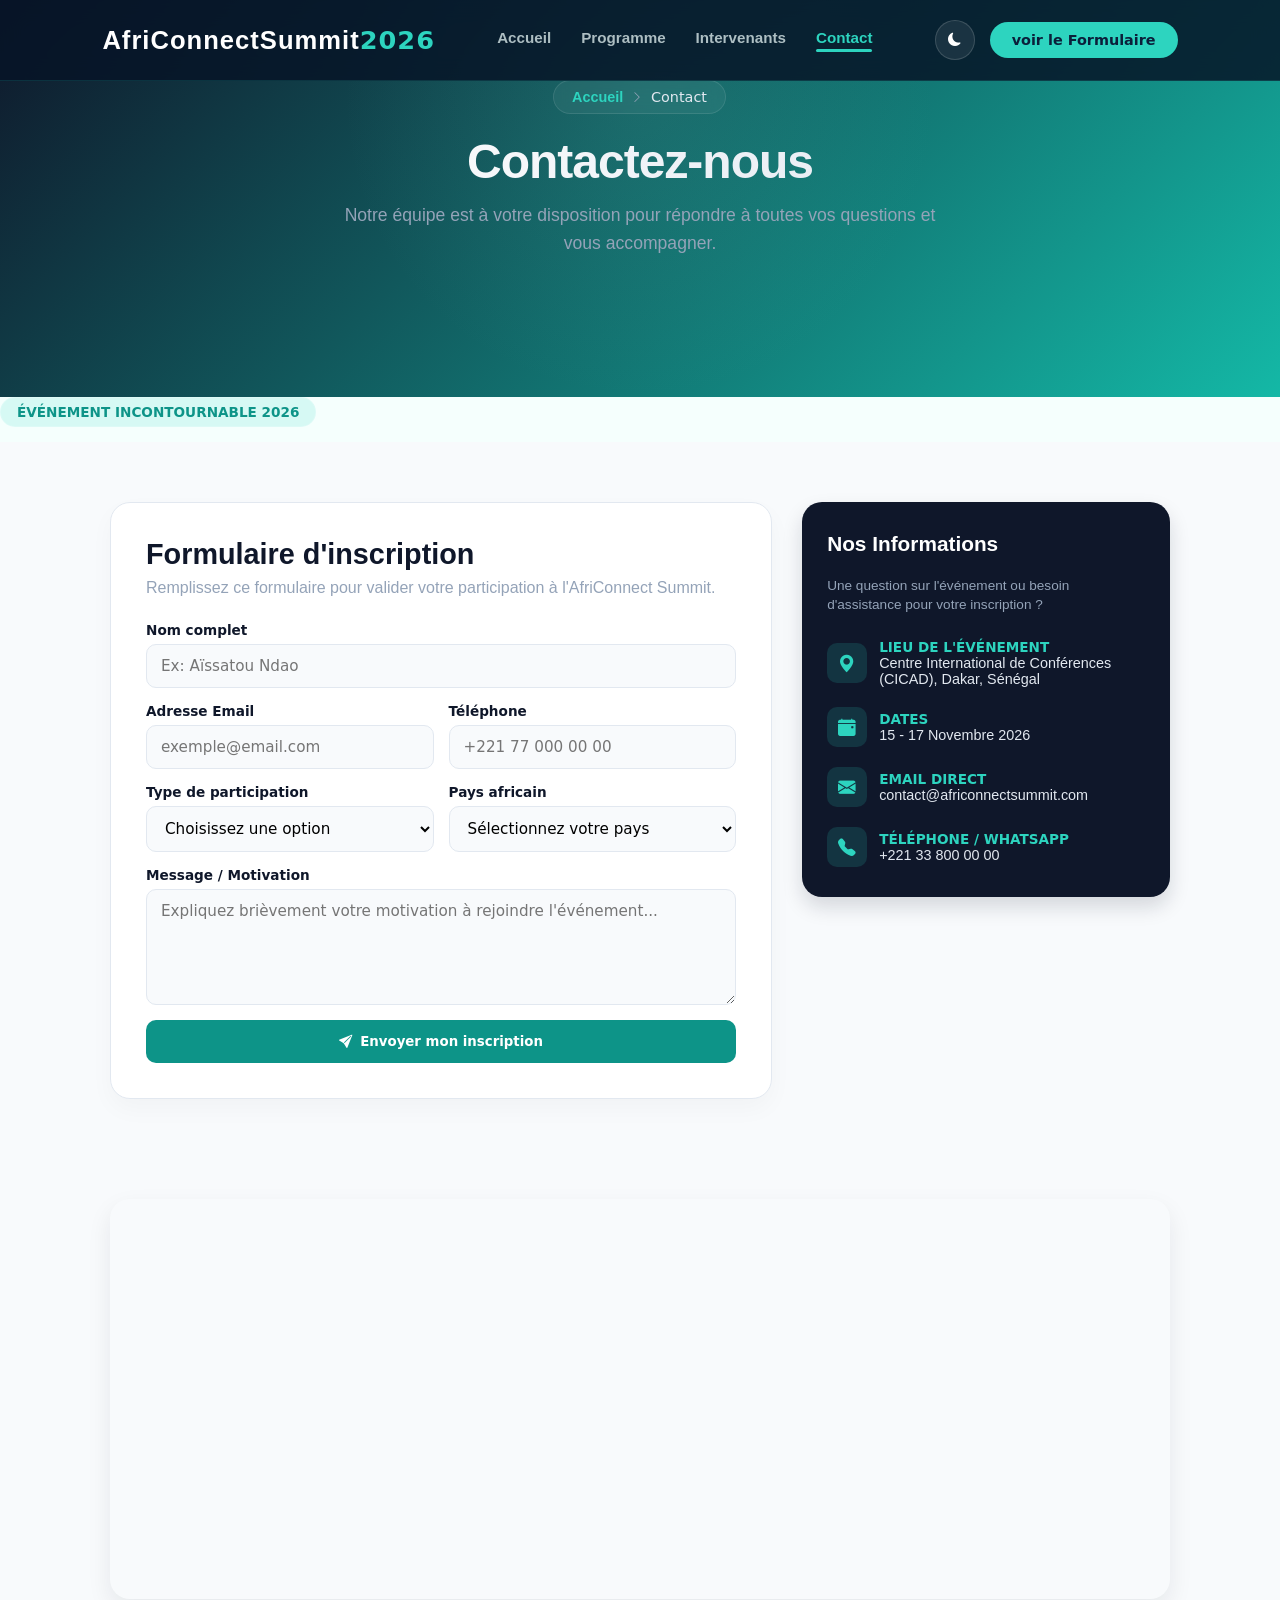
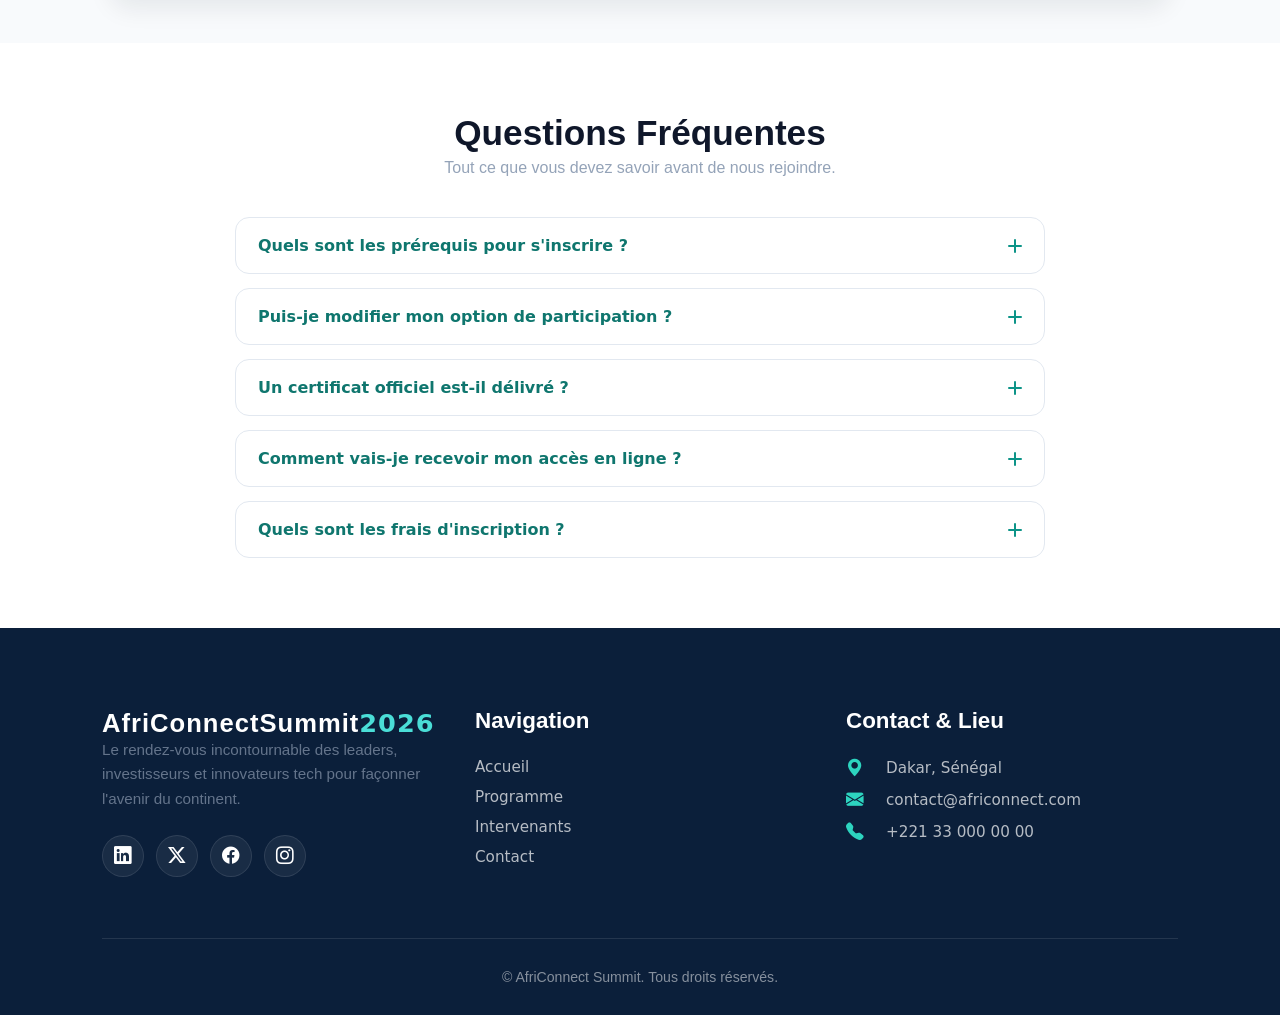
==== commit 57152d98: "animation ,ajout du dossier docs ,finalisation correction de bug" ====
--- a/contact.html
+++ b/contact.html
@@ -39,15 +39,15 @@
   <div class="container contacthero-content">
     
     <!-- Fil d'Ariane -->
-    <nav class="breadcrumb">
+    <nav class="breadcrumb section-animee">
       <a href="index.html">Accueil</a> 
       <span class="breadcrumb-separator"><i class="bi bi-chevron-right"></i></span> 
-      <span class="current-page">Contact</span>
+      <span class="current-page  section-animee">Contact</span>
     </nav>
     
     <!-- Titre Principal -->
-    <h1>Contactez-nous</h1>
-    <p class="hero-subtitle">Notre équipe est à votre disposition pour répondre à toutes vos questions et vous accompagner.</p>
+    <h1 class="section-animee">Contactez-nous</h1>
+    <p class="hero-subtitle  section-animee">Notre équipe est à votre disposition pour répondre à toutes vos questions et vous accompagner.</p>
     
   </div>
 </section>
@@ -66,7 +66,7 @@
   <div class="container contact-wrapper">
     
     <!-- Colonne Gauche : Formulaire (Plus large) -->
-    <div class="contact-form-container">
+    <div class="contact-form-container section-animee">
       <h2>Formulaire d'inscription</h2>
       <p>Remplissez ce formulaire pour valider votre participation à l'AfriConnect Summit.</p>
        <div id="form-message" class="form-message"></div>
@@ -283,7 +283,7 @@
   <footer class="pied-de-page">
     <div class="conteneur-footer">
       
-      <div class="colonne-footer">
+      <div class="colonne-footer section-animee">
         <div class="logo">AfriConnectSummit<span>2026</span></div>
         <p class="texte-propos">
           Le rendez-vous incontournable des leaders, investisseurs et innovateurs tech pour façonner l'avenir du continent.
@@ -296,7 +296,7 @@
         </div>
       </div>
 
-      <div class="colonne-footer">
+      <div class="colonne-footer section-animee">
         <h3 class="titre-colonne">Navigation</h3>
         <ul class="liens-navigation">
           <li><a href="index.html">Accueil</a></li>
@@ -306,7 +306,7 @@
         </ul>
       </div>
 
-      <div class="colonne-footer">
+      <div class="colonne-footer section-animee">
         <h3 class="titre-colonne">Contact & Lieu</h3>
         <ul class="liste-contact">
           <li><i class="bi bi-geo-alt-fill"></i> Dakar, Sénégal</li>
--- a/css/style.css
+++ b/css/style.css
@@ -3058,4 +3058,22 @@
   /* Ajoute un trait de contour pour durcir la flèche */
   -webkit-text-stroke: 1.5px #050c18; 
   font-weight: 900 !important;
+}
+
+/* =========================================================
+   ANIMATION AU SCROLL (UNIVERSELLE & COMPATIBLE PARTOUT)
+   ========================================================= */
+
+/* État de départ : caché et 40px plus bas */
+.section-animee {
+  opacity: 0;
+  transform: translateY(40px);
+  transition: opacity 0.8s ease-out, transform 0.8s ease-out;
+  will-change: opacity, transform;
+}
+
+/* État quand on arrive sur la section : visible et à sa place */
+.section-animee.apparait {
+  opacity: 1;
+  transform: translateY(0);
 }
